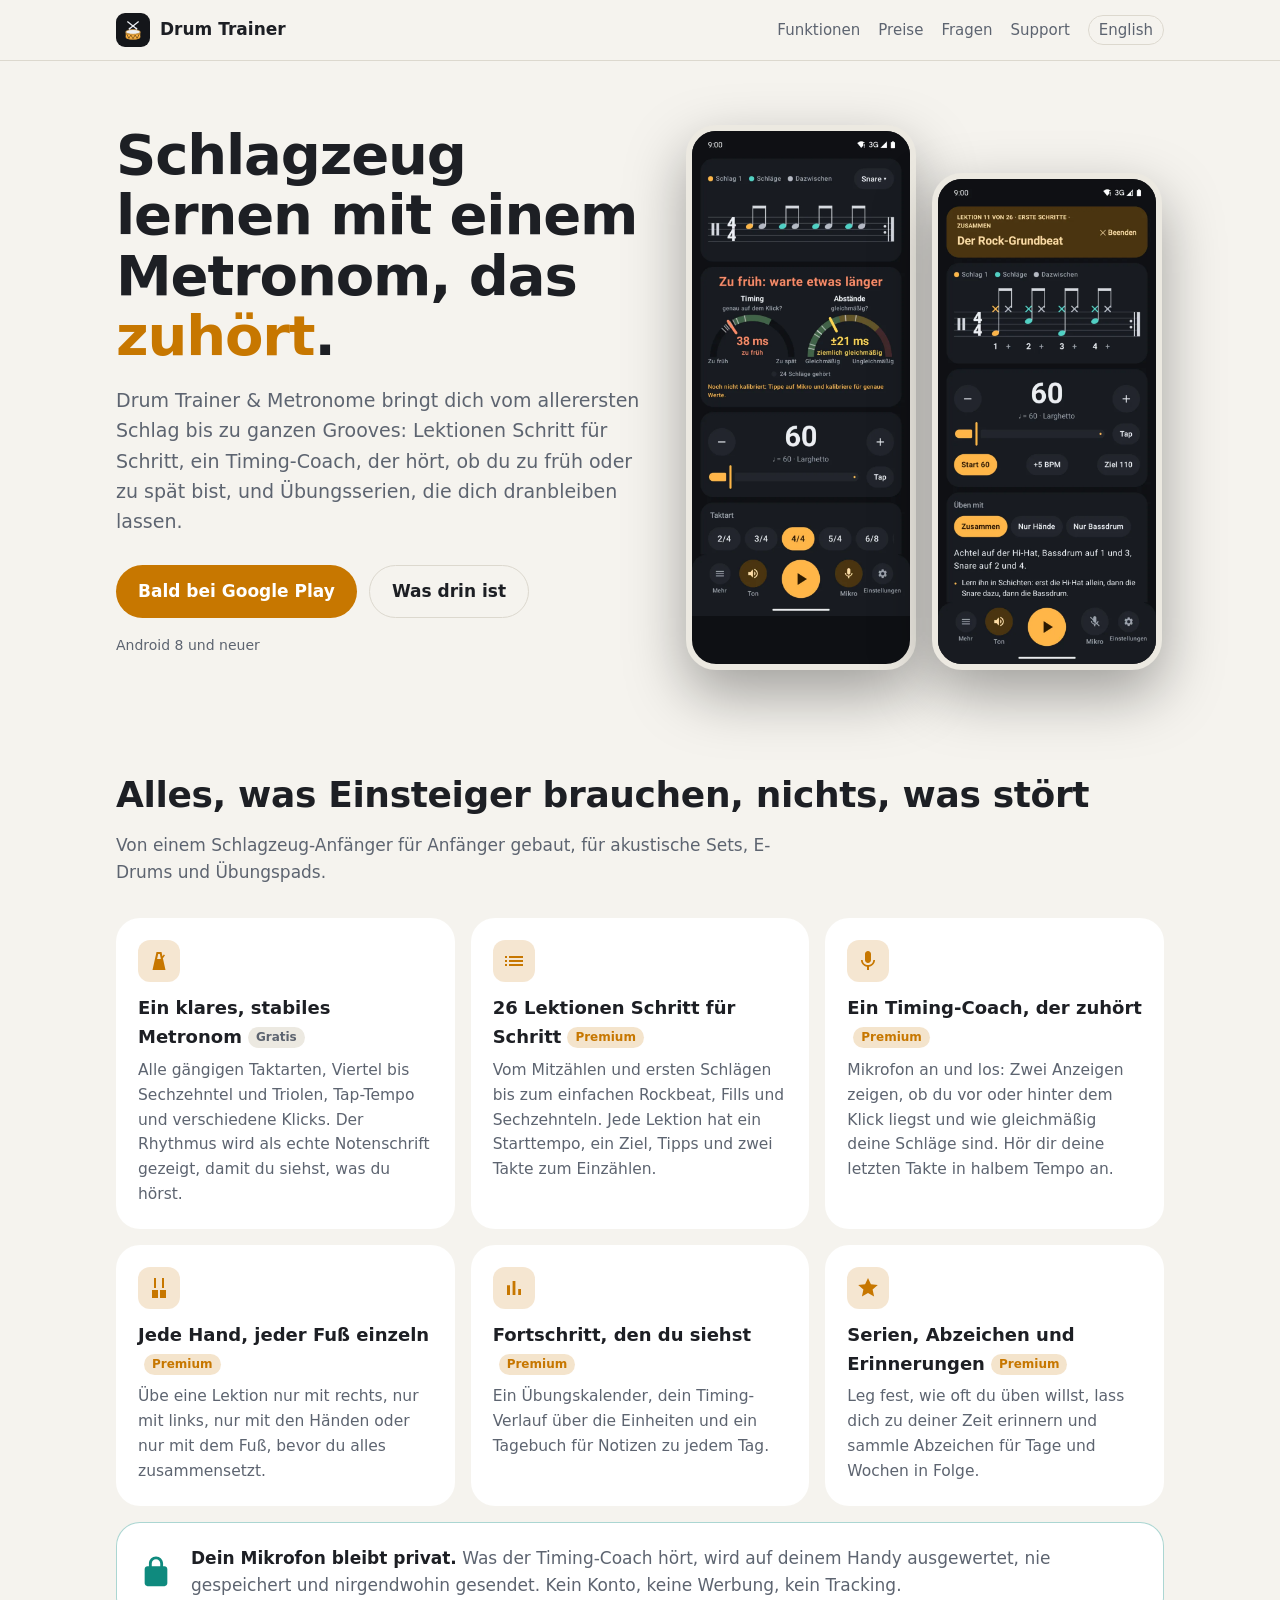
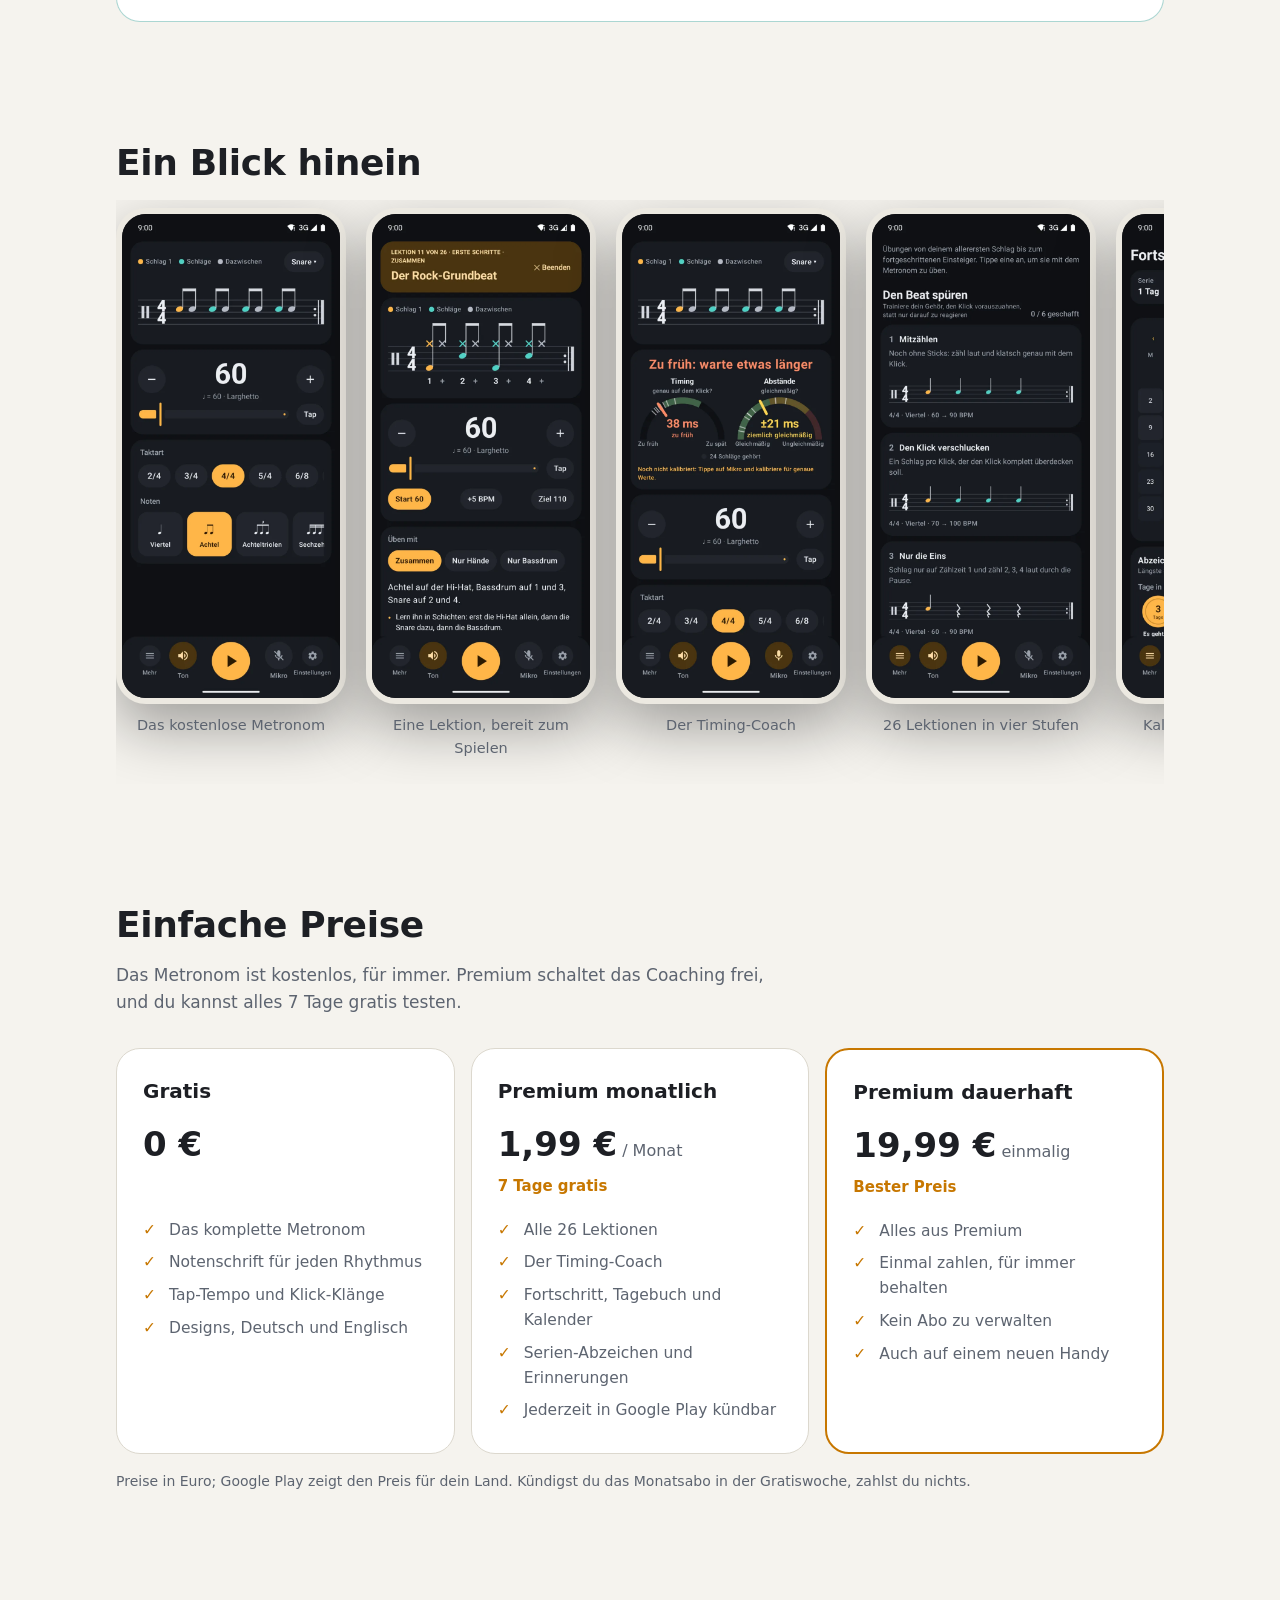
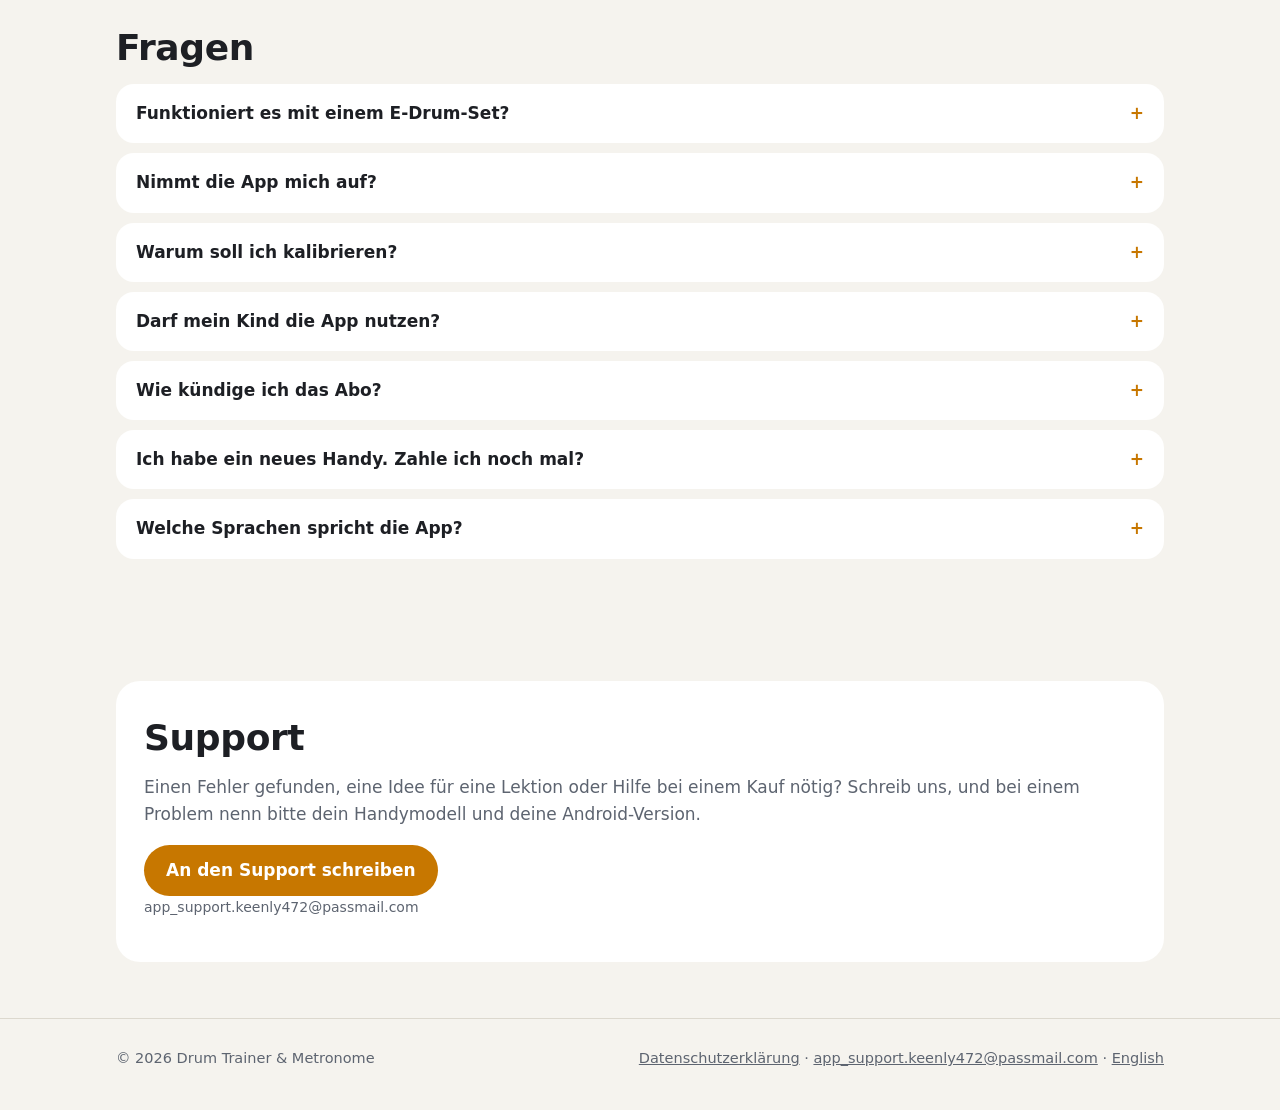
==== de/index.html @ 2636cab4 "Turn the privacy page into the app's website: landing page in English and German, privacy policy und" ====
<!doctype html>
<html lang="de">
<head>
<meta charset="utf-8">
<meta name="viewport" content="width=device-width, initial-scale=1">
<title>Drum Trainer & Metronome – Schlagzeug lernen im Takt</title>
<meta name="description" content="Ein Metronom zum Schlagzeuglernen: 26 Lektionen, ein Timing-Coach, der hört, ob du zu früh oder zu spät bist, und Übungsserien. Für Android.">
<meta property="og:title" content="Drum Trainer & Metronome – Schlagzeug lernen im Takt">
<meta property="og:description" content="Ein Metronom zum Schlagzeuglernen: 26 Lektionen, ein Timing-Coach, der hört, ob du zu früh oder zu spät bist, und Übungsserien. Für Android.">
<meta property="og:image" content="https://giobinda.github.io/drum-trainer/assets/shots/en/coach.webp">
<link rel="icon" href="../assets/icon.svg" type="image/svg+xml">
<link rel="apple-touch-icon" href="../assets/apple-touch-icon.png">
<link rel="alternate" hreflang="en" href="https://giobinda.github.io/drum-trainer/">
<link rel="alternate" hreflang="de" href="https://giobinda.github.io/drum-trainer/de/">
<link rel="stylesheet" href="../assets/style.css">
</head>
<body>
<header class="top"><div class="wrap">
  <a class="brand" href="./"><img src="../assets/icon.svg" alt="">Drum Trainer</a>
  <nav><a href="#features">Funktionen</a><a href="#pricing">Preise</a><a href="#faq">Fragen</a><a href="#support">Support</a><a class="lang" href="../">English</a></nav>
</div></header>

<main>
<div class="wrap hero">
  <div>
    <h1>Schlagzeug lernen mit einem Metronom, das <em>zuhört</em>.</h1>
    <p class="lead">Drum Trainer &amp; Metronome bringt dich vom allerersten Schlag bis zu ganzen Grooves: Lektionen Schritt für Schritt, ein Timing-Coach, der hört, ob du zu früh oder zu spät bist, und Übungsserien, die dich dranbleiben lassen.</p>
    <div class="buttons">
      <span class="button soon">Bald bei Google Play</span>
      <a class="button ghost" href="#features">Was drin ist</a>
    </div>
    <p class="small">Android 8 und neuer</p>
  </div>
  <div class="phones">
    <div class="phone"><img src="../assets/shots/de/coach.webp" width="720" height="1600" alt="Der Timing-Coach"></div>
    <div class="phone"><img src="../assets/shots/de/lesson.webp" width="720" height="1600" alt="Eine Lektion, bereit zum Spielen"></div>
  </div>
</div>

<section id="features"><div class="wrap">
  <h2>Alles, was Einsteiger brauchen, nichts, was stört</h2>
  <p class="intro">Von einem Schlagzeug-Anfänger für Anfänger gebaut, für akustische Sets, E-Drums und Übungspads.</p>
  <div class="features"><article class="feature"><div class="icon"><svg viewBox="0 0 24 24" aria-hidden="true"><path d="M9.5,3h5l4,18H5.5zM11.2,5l-1.1,5h3.8l-1.1,-5zM11.4,13l5.4,-7.6l1.2,0.9l-4.7,6.7z"/></svg></div><h3>Ein klares, stabiles Metronom<span class="tag">Gratis</span></h3><p>Alle gängigen Taktarten, Viertel bis Sechzehntel und Triolen, Tap-Tempo und verschiedene Klicks. Der Rhythmus wird als echte Notenschrift gezeigt, damit du siehst, was du hörst.</p></article><article class="feature"><div class="icon"><svg viewBox="0 0 24 24" aria-hidden="true"><path d="M3,13h2v-2H3v2zm0,4h2v-2H3v2zm0,-8h2V7H3v2zm4,4h14v-2H7v2zm0,4h14v-2H7v2zM7,7v2h14V7H7z"/></svg></div><h3>26 Lektionen Schritt für Schritt<span class="tag premium">Premium</span></h3><p>Vom Mitzählen und ersten Schlägen bis zum einfachen Rockbeat, Fills und Sechzehnteln. Jede Lektion hat ein Starttempo, ein Ziel, Tipps und zwei Takte zum Einzählen.</p></article><article class="feature"><div class="icon"><svg viewBox="0 0 24 24" aria-hidden="true"><path d="M12,14c1.66,0 2.99,-1.34 2.99,-3L15,5c0,-1.66 -1.34,-3 -3,-3S9,3.34 9,5v6c0,1.66 1.34,3 3,3zm5.3,-3c0,3 -2.54,5.1 -5.3,5.1S6.7,14 6.7,11H5c0,3.41 2.72,6.23 6,6.72V21h2v-3.28c3.28,-0.48 6,-3.3 6,-6.72h-1.7z"/></svg></div><h3>Ein Timing-Coach, der zuhört<span class="tag premium">Premium</span></h3><p>Mikrofon an und los: Zwei Anzeigen zeigen, ob du vor oder hinter dem Klick liegst und wie gleichmäßig deine Schläge sind. Hör dir deine letzten Takte in halbem Tempo an.</p></article><article class="feature"><div class="icon"><svg viewBox="0 0 24 24" aria-hidden="true"><path d="M7,2h2v10H7zM15,2h2v10h-2zM5,14h6v8H5zM13,14h6v8h-6z"/></svg></div><h3>Jede Hand, jeder Fuß einzeln<span class="tag premium">Premium</span></h3><p>Übe eine Lektion nur mit rechts, nur mit links, nur mit den Händen oder nur mit dem Fuß, bevor du alles zusammensetzt.</p></article><article class="feature"><div class="icon"><svg viewBox="0 0 24 24" aria-hidden="true"><path d="M5,9.2h3V19H5zM10.6,5h2.8v14h-2.8zM16.2,13H19v6h-2.8z"/></svg></div><h3>Fortschritt, den du siehst<span class="tag premium">Premium</span></h3><p>Ein Übungskalender, dein Timing-Verlauf über die Einheiten und ein Tagebuch für Notizen zu jedem Tag.</p></article><article class="feature"><div class="icon"><svg viewBox="0 0 24 24" aria-hidden="true"><path d="M12,2l2.9,6.3l6.9,0.7l-5.2,4.6l1.5,6.8L12,16.9l-6.1,3.5l1.5,-6.8L2.2,9l6.9,-0.7z"/></svg></div><h3>Serien, Abzeichen und Erinnerungen<span class="tag premium">Premium</span></h3><p>Leg fest, wie oft du üben willst, lass dich zu deiner Zeit erinnern und sammle Abzeichen für Tage und Wochen in Folge.</p></article></div>
  <div class="private"><svg viewBox="0 0 24 24" aria-hidden="true"><path d="M18,8h-1V6c0,-2.76 -2.24,-5 -5,-5S7,3.24 7,6v2H6c-1.1,0 -2,0.9 -2,2v10c0,1.1 0.9,2 2,2h12c1.1,0 2,-0.9 2,-2V10c0,-1.1 -0.9,-2 -2,-2zM9,6c0,-1.66 1.34,-3 3,-3s3,1.34 3,3v2H9V6z"/></svg><p><strong>Dein Mikrofon bleibt privat.</strong> Was der Timing-Coach hört, wird auf deinem Handy ausgewertet, nie gespeichert und nirgendwohin gesendet. Kein Konto, keine Werbung, kein Tracking.</p></div>
</div></section>

<section><div class="wrap">
  <h2>Ein Blick hinein</h2>
  <div class="gallery"><figure><div class="phone"><img src="../assets/shots/de/metronome.webp" width="720" height="1600" loading="lazy" alt="Das kostenlose Metronom"></div><figcaption>Das kostenlose Metronom</figcaption></figure><figure><div class="phone"><img src="../assets/shots/de/lesson.webp" width="720" height="1600" loading="lazy" alt="Eine Lektion, bereit zum Spielen"></div><figcaption>Eine Lektion, bereit zum Spielen</figcaption></figure><figure><div class="phone"><img src="../assets/shots/de/coach.webp" width="720" height="1600" loading="lazy" alt="Der Timing-Coach"></div><figcaption>Der Timing-Coach</figcaption></figure><figure><div class="phone"><img src="../assets/shots/de/lessons.webp" width="720" height="1600" loading="lazy" alt="26 Lektionen in vier Stufen"></div><figcaption>26 Lektionen in vier Stufen</figcaption></figure><figure><div class="phone"><img src="../assets/shots/de/progress.webp" width="720" height="1600" loading="lazy" alt="Kalender und Abzeichen"></div><figcaption>Kalender und Abzeichen</figcaption></figure><figure><div class="phone"><img src="../assets/shots/de/badges.webp" width="720" height="1600" loading="lazy" alt="Abzeichen für deine Serien"></div><figcaption>Abzeichen für deine Serien</figcaption></figure></div>
</div></section>

<section id="pricing"><div class="wrap">
  <h2>Einfache Preise</h2>
  <p class="intro">Das Metronom ist kostenlos, für immer. Premium schaltet das Coaching frei, und du kannst alles 7 Tage gratis testen.</p>
  <div class="plans"><div class="plan"><h3>Gratis</h3><div class="price">0 €<small></small></div><div class="note"></div><ul><li>Das komplette Metronom</li><li>Notenschrift für jeden Rhythmus</li><li>Tap-Tempo und Klick-Klänge</li><li>Designs, Deutsch und Englisch</li></ul></div><div class="plan"><h3>Premium monatlich</h3><div class="price">1,99 €<small> / Monat</small></div><div class="note">7 Tage gratis</div><ul><li>Alle 26 Lektionen</li><li>Der Timing-Coach</li><li>Fortschritt, Tagebuch und Kalender</li><li>Serien-Abzeichen und Erinnerungen</li><li>Jederzeit in Google Play kündbar</li></ul></div><div class="plan best"><h3>Premium dauerhaft</h3><div class="price">19,99 €<small> einmalig</small></div><div class="note">Bester Preis</div><ul><li>Alles aus Premium</li><li>Einmal zahlen, für immer behalten</li><li>Kein Abo zu verwalten</li><li>Auch auf einem neuen Handy</li></ul></div></div>
  <p class="small">Preise in Euro; Google Play zeigt den Preis für dein Land. Kündigst du das Monatsabo in der Gratiswoche, zahlst du nichts.</p>
</div></section>

<section id="faq"><div class="wrap">
  <h2>Fragen</h2>
  <details><summary>Funktioniert es mit einem E-Drum-Set?</summary><p>Ja. Wähle in den Mikro-Einstellungen „Pad / E-Drum“: Der Timing-Coach achtet dann auf das leise Tippen des Sticks auf dem Pad, du kannst also mit Kopfhörern üben.</p></details><details><summary>Nimmt die App mich auf?</summary><p>Nein. Das Mikrofon wird live auf deinem Handy ausgewertet, um deine Schläge zu timen. Die letzten Sekunden bleiben für „Anhören“ im Arbeitsspeicher und werden dann verworfen. Nichts wird gespeichert oder hochgeladen.</p></details><details><summary>Warum soll ich kalibrieren?</summary><p>Jedes Handy spielt und nimmt Ton mit kleiner Verzögerung auf, oft 50–100 ms. Einmal in einem ruhigen Raum kalibrieren misst diese Verzögerung, damit der Coach wenige Millisekunden zu früh von zu spät unterscheiden kann.</p></details><details><summary>Darf mein Kind die App nutzen?</summary><p>Ja. Die App hat keine Konten, keine Werbung, keinen Chat und erhebt keine personenbezogenen Daten. Käufe laufen über Google Play, also kann Family Link die Zustimmung eines Elternteils verlangen.</p></details><details><summary>Wie kündige ich das Abo?</summary><p>In der Google-Play-App: auf dein Profilbild tippen, dann Zahlungen &amp; Abos, dann Abos. Du erreichst es auch über den Premium-Bildschirm der App.</p></details><details><summary>Ich habe ein neues Handy. Zahle ich noch mal?</summary><p>Nein. Melde dich mit demselben Google-Konto an und tippe auf dem Premium-Bildschirm auf „Käufe wiederherstellen“.</p></details><details><summary>Welche Sprachen spricht die App?</summary><p>Deutsch und Englisch. Ab Android 13 kannst du die Sprache in den Einstellungen der App wählen.</p></details>
</div></section>

<section id="support"><div class="wrap">
  <div class="support">
    <h2>Support</h2>
    <p>Einen Fehler gefunden, eine Idee für eine Lektion oder Hilfe bei einem Kauf nötig? Schreib uns, und bei einem Problem nenn bitte dein Handymodell und deine Android-Version.</p>
    <a class="button" href="mailto:app_support.keenly472@passmail.com">An den Support schreiben</a>
    <p class="small">app_support.keenly472@passmail.com</p>
  </div>
</div></section>
</main>

<footer><div class="wrap">
  <span>© 2026 Drum Trainer &amp; Metronome</span>
  <span><a href="../privacy/#de">Datenschutzerklärung</a> · <a href="mailto:app_support.keenly472@passmail.com">app_support.keenly472@passmail.com</a> · <a href="../">English</a></span>
</div></footer>
</body>
</html>
---- assets/style.css ----
:root {
  --bg: #0e1014;
  --card: #181b21;
  --raised: #22262e;
  --outline: #30353f;
  --text: #eceef2;
  --muted: #9aa1ad;
  --accent: #ffb547;
  --on-accent: #2a1a00;
  --beat: #4fd1c5;
  --radius: 24px;
}
@media (prefers-color-scheme: light) {
  :root {
    --bg: #f5f3ee;
    --card: #ffffff;
    --raised: #ece9e1;
    --outline: #dcd8ce;
    --text: #1d1f24;
    --muted: #5d6470;
    --accent: #c77700;
    --on-accent: #ffffff;
    --beat: #0f8a7e;
  }
}

* { box-sizing: border-box; }
html { scroll-behavior: smooth; }
body {
  margin: 0;
  background: var(--bg);
  color: var(--text);
  font: 17px/1.6 "Inter", system-ui, -apple-system, "Segoe UI", Roboto, sans-serif;
  -webkit-font-smoothing: antialiased;
}
a { color: var(--accent); }
img { max-width: 100%; height: auto; display: block; }
.wrap { max-width: 1080px; margin: 0 auto; padding: 0 16px; }

/* Header */
header.top {
  position: sticky; top: 0; z-index: 10;
  background: color-mix(in srgb, var(--bg) 88%, transparent);
  backdrop-filter: blur(10px);
  border-bottom: 1px solid var(--outline);
}
header.top .wrap { display: flex; align-items: center; gap: 16px; height: 60px; }
.brand { display: flex; align-items: center; gap: 10px; color: var(--text); text-decoration: none; font-weight: 700; }
.brand img { width: 34px; height: 34px; border-radius: 9px; }
header nav { margin-left: auto; display: flex; gap: 18px; align-items: center; }
header nav a { color: var(--muted); text-decoration: none; font-size: 15px; }
header nav a:hover { color: var(--text); }
header nav a.lang { border: 1px solid var(--outline); border-radius: 999px; padding: 2px 10px; }
@media (max-width: 640px) { header nav a:not(.lang) { display: none; } }

/* Hero */
.hero { padding-top: 64px; padding-bottom: 40px; display: grid; grid-template-columns: 1.1fr 1fr; gap: 40px; align-items: center; }
.hero h1 { font-size: clamp(34px, 6vw, 56px); line-height: 1.08; margin: 0 0 18px; letter-spacing: -0.02em; }
.hero h1 em { font-style: normal; color: var(--accent); }
.hero p.lead { font-size: 19px; color: var(--muted); margin: 0 0 28px; max-width: 34em; }
.phones { display: flex; justify-content: center; gap: 16px; }
.phones .phone:nth-child(2) { margin-top: 48px; }
@media (max-width: 820px) {
  .hero { grid-template-columns: 1fr; padding-top: 40px; }
  .phones .phone { width: 46%; }
}

.phone {
  width: 230px;
  border: 6px solid var(--raised);
  border-radius: 30px;
  overflow: hidden;
  background: #0e1014;
  box-shadow: 0 24px 60px rgba(0, 0, 0, 0.35);
}

.buttons { display: flex; flex-wrap: wrap; gap: 12px; }
.button {
  display: inline-flex; align-items: center; gap: 10px;
  padding: 12px 22px; border-radius: 999px;
  font-weight: 700; text-decoration: none;
  background: var(--accent); color: var(--on-accent);
}
.button.ghost { background: transparent; color: var(--text); border: 1px solid var(--outline); }
.button.soon { cursor: default; }
.button.soon small { font-weight: 500; opacity: 0.8; }

/* Sections */
section { padding: 56px 0; }
section h2 { font-size: clamp(26px, 4vw, 36px); margin: 0 0 8px; letter-spacing: -0.01em; }
section p.intro { color: var(--muted); margin: 0 0 32px; max-width: 40em; }

.features { display: grid; grid-template-columns: repeat(3, 1fr); gap: 16px; }
@media (max-width: 860px) { .features { grid-template-columns: repeat(2, 1fr); } }
@media (max-width: 560px) { .features { grid-template-columns: 1fr; } }
.feature { background: var(--card); border-radius: var(--radius); padding: 22px; }
.feature .icon {
  width: 42px; height: 42px; border-radius: 12px;
  display: grid; place-items: center;
  background: color-mix(in srgb, var(--accent) 18%, transparent);
  color: var(--accent); margin-bottom: 12px;
}
.feature .icon svg { width: 24px; height: 24px; fill: currentColor; }
.feature h3 { margin: 0 0 6px; font-size: 18px; }
.feature p { margin: 0; color: var(--muted); font-size: 15.5px; }
.tag {
  display: inline-block; margin-left: 6px; padding: 1px 8px; border-radius: 999px;
  font-size: 12px; font-weight: 700; vertical-align: 2px;
  background: var(--raised); color: var(--muted);
}
.tag.premium { background: color-mix(in srgb, var(--accent) 20%, transparent); color: var(--accent); }

.private {
  margin-top: 16px; display: flex; gap: 18px; align-items: center;
  background: var(--card); border-radius: var(--radius); padding: 22px;
  border: 1px solid color-mix(in srgb, var(--beat) 35%, transparent);
}
.private svg { width: 34px; height: 34px; flex: none; fill: var(--beat); }
.private p { margin: 0; color: var(--muted); }
.private strong { color: var(--text); }

/* Screenshot gallery */
.gallery {
  display: flex; gap: 20px; overflow-x: auto; padding: 8px 4px 24px;
  scroll-snap-type: x mandatory;
}
.gallery figure { margin: 0; flex: none; width: 230px; scroll-snap-align: start; }
.gallery figcaption { margin-top: 10px; font-size: 14.5px; color: var(--muted); text-align: center; }

/* Pricing */
.plans { display: grid; grid-template-columns: repeat(3, 1fr); gap: 16px; align-items: stretch; }
@media (max-width: 820px) { .plans { grid-template-columns: 1fr; } }
.plan { background: var(--card); border-radius: var(--radius); padding: 26px; border: 1px solid var(--outline); display: flex; flex-direction: column; }
.plan.best { border: 2px solid var(--accent); }
.plan h3 { margin: 0; font-size: 20px; }
.plan .price { font-size: 34px; font-weight: 800; margin: 10px 0 2px; }
.plan .price small { font-size: 16px; font-weight: 500; color: var(--muted); }
.plan .note { color: var(--accent); font-weight: 600; font-size: 15px; min-height: 1.6em; }
.plan ul { padding: 0; margin: 16px 0 0; list-style: none; }
.plan li { padding: 4px 0 4px 26px; position: relative; color: var(--muted); font-size: 15.5px; }
.plan li::before { content: "✓"; position: absolute; left: 0; color: var(--accent); font-weight: 700; }
.small { font-size: 14px; color: var(--muted); margin-top: 16px; }

/* FAQ */
details { background: var(--card); border-radius: 18px; padding: 16px 20px; margin-bottom: 10px; }
summary { cursor: pointer; font-weight: 600; list-style: none; }
summary::-webkit-details-marker { display: none; }
summary::after { content: "+"; float: right; color: var(--accent); font-weight: 700; }
details[open] summary::after { content: "–"; }
details p { color: var(--muted); margin: 10px 0 0; }

.support { background: var(--card); border-radius: var(--radius); padding: 28px; }
.support p { color: var(--muted); margin: 0 0 16px; }

footer { border-top: 1px solid var(--outline); padding: 28px 0 40px; color: var(--muted); font-size: 14.5px; }
footer .wrap { display: flex; flex-wrap: wrap; gap: 18px; justify-content: space-between; }
footer a { color: var(--muted); }
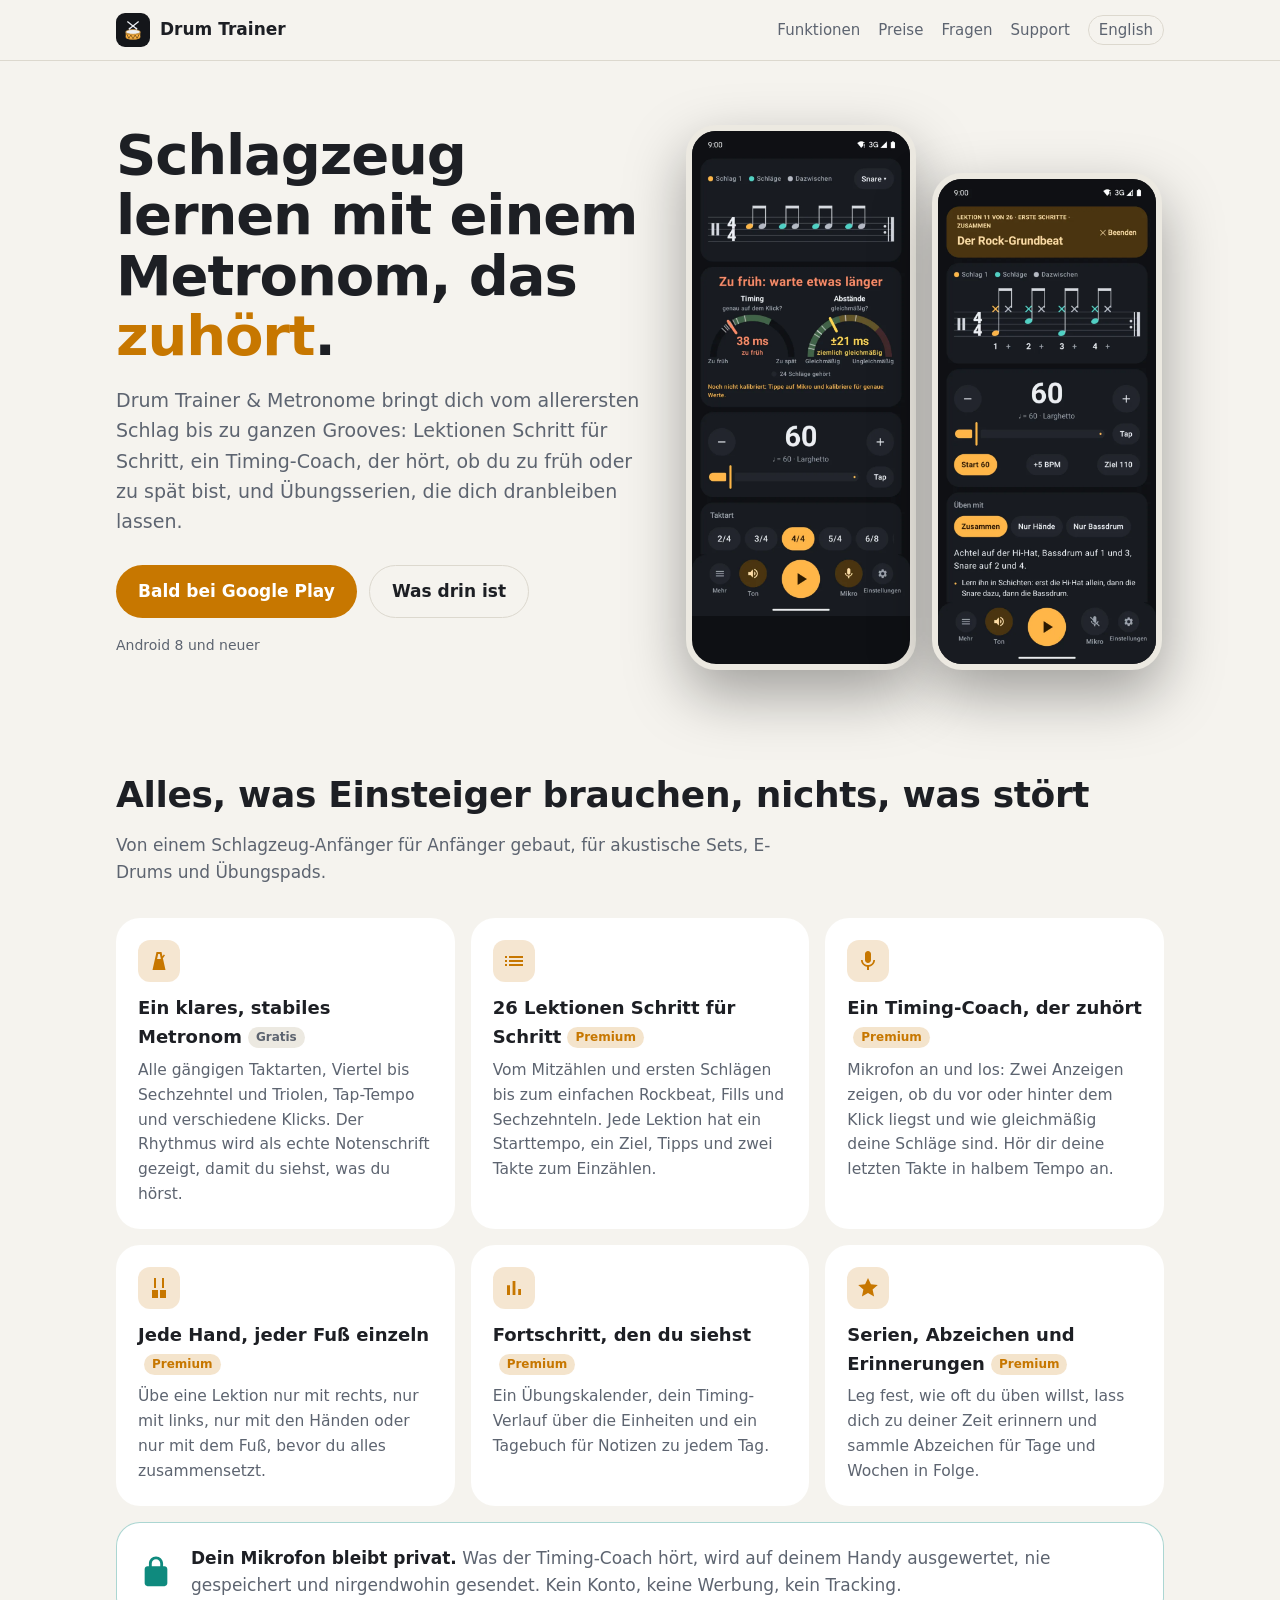
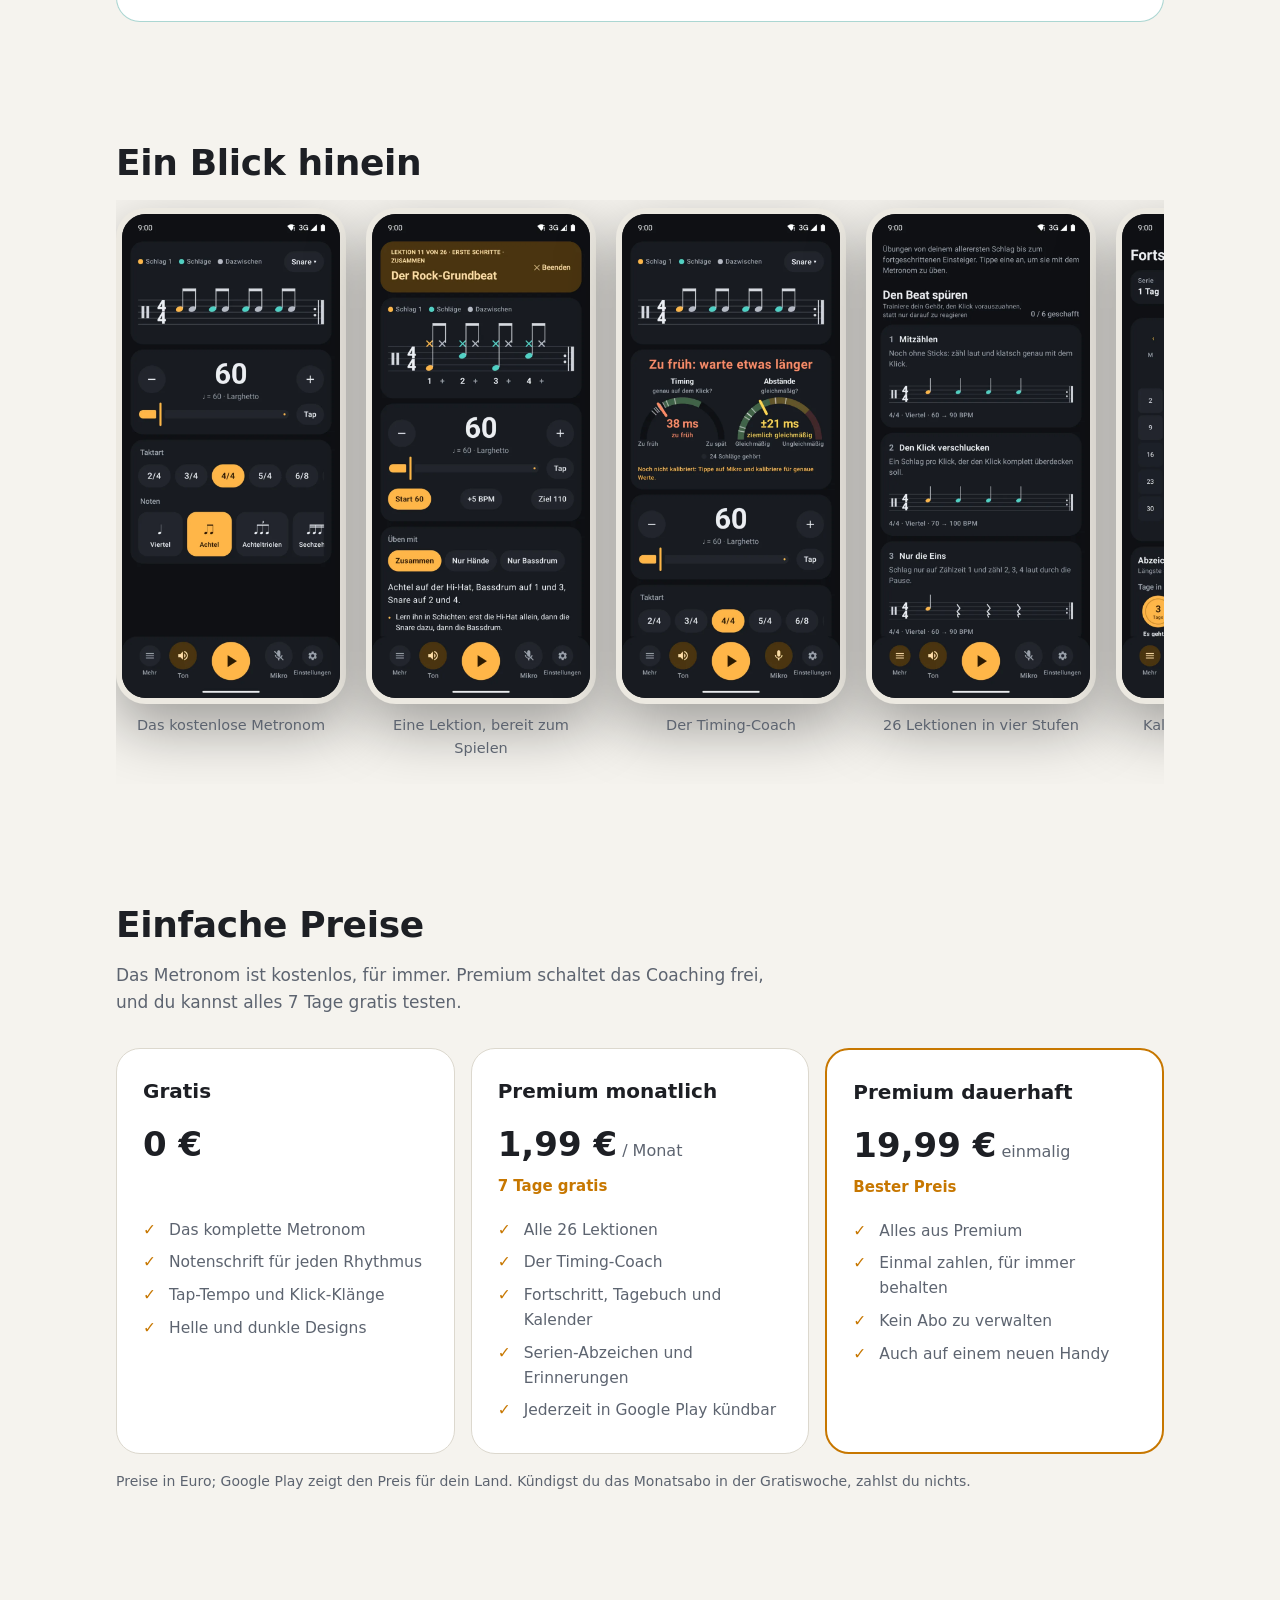
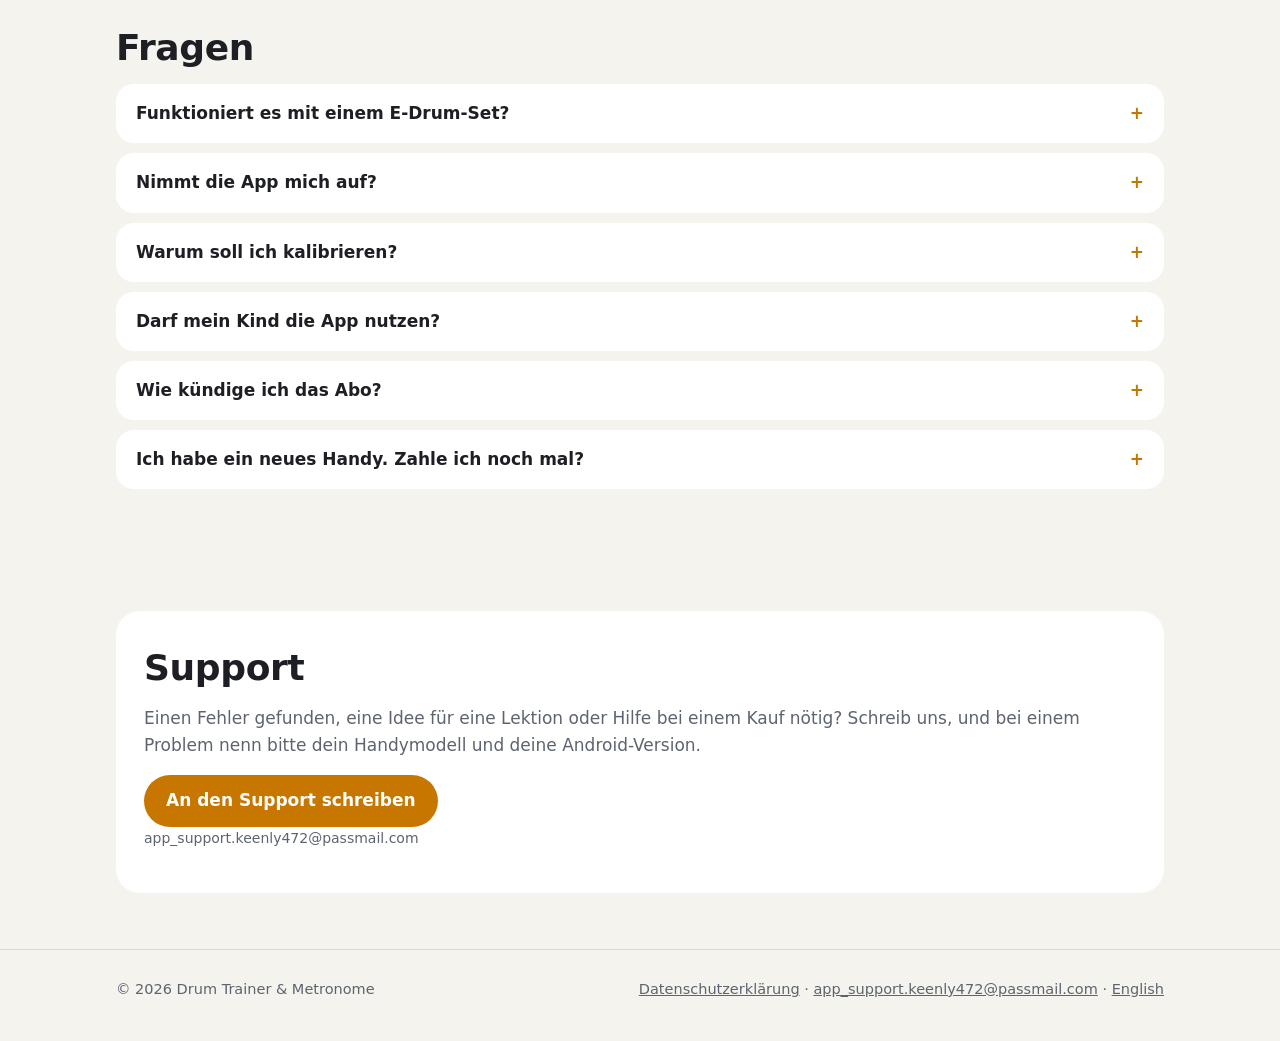
==== commit 63ae85be: "Drop languages from the feature list and FAQ" ====
--- a/de/index.html
+++ b/de/index.html
@@ -52,13 +52,13 @@
 <section id="pricing"><div class="wrap">
   <h2>Einfache Preise</h2>
   <p class="intro">Das Metronom ist kostenlos, für immer. Premium schaltet das Coaching frei, und du kannst alles 7 Tage gratis testen.</p>
-  <div class="plans"><div class="plan"><h3>Gratis</h3><div class="price">0 €<small></small></div><div class="note"></div><ul><li>Das komplette Metronom</li><li>Notenschrift für jeden Rhythmus</li><li>Tap-Tempo und Klick-Klänge</li><li>Designs, Deutsch und Englisch</li></ul></div><div class="plan"><h3>Premium monatlich</h3><div class="price">1,99 €<small> / Monat</small></div><div class="note">7 Tage gratis</div><ul><li>Alle 26 Lektionen</li><li>Der Timing-Coach</li><li>Fortschritt, Tagebuch und Kalender</li><li>Serien-Abzeichen und Erinnerungen</li><li>Jederzeit in Google Play kündbar</li></ul></div><div class="plan best"><h3>Premium dauerhaft</h3><div class="price">19,99 €<small> einmalig</small></div><div class="note">Bester Preis</div><ul><li>Alles aus Premium</li><li>Einmal zahlen, für immer behalten</li><li>Kein Abo zu verwalten</li><li>Auch auf einem neuen Handy</li></ul></div></div>
+  <div class="plans"><div class="plan"><h3>Gratis</h3><div class="price">0 €<small></small></div><div class="note"></div><ul><li>Das komplette Metronom</li><li>Notenschrift für jeden Rhythmus</li><li>Tap-Tempo und Klick-Klänge</li><li>Helle und dunkle Designs</li></ul></div><div class="plan"><h3>Premium monatlich</h3><div class="price">1,99 €<small> / Monat</small></div><div class="note">7 Tage gratis</div><ul><li>Alle 26 Lektionen</li><li>Der Timing-Coach</li><li>Fortschritt, Tagebuch und Kalender</li><li>Serien-Abzeichen und Erinnerungen</li><li>Jederzeit in Google Play kündbar</li></ul></div><div class="plan best"><h3>Premium dauerhaft</h3><div class="price">19,99 €<small> einmalig</small></div><div class="note">Bester Preis</div><ul><li>Alles aus Premium</li><li>Einmal zahlen, für immer behalten</li><li>Kein Abo zu verwalten</li><li>Auch auf einem neuen Handy</li></ul></div></div>
   <p class="small">Preise in Euro; Google Play zeigt den Preis für dein Land. Kündigst du das Monatsabo in der Gratiswoche, zahlst du nichts.</p>
 </div></section>
 
 <section id="faq"><div class="wrap">
   <h2>Fragen</h2>
-  <details><summary>Funktioniert es mit einem E-Drum-Set?</summary><p>Ja. Wähle in den Mikro-Einstellungen „Pad / E-Drum“: Der Timing-Coach achtet dann auf das leise Tippen des Sticks auf dem Pad, du kannst also mit Kopfhörern üben.</p></details><details><summary>Nimmt die App mich auf?</summary><p>Nein. Das Mikrofon wird live auf deinem Handy ausgewertet, um deine Schläge zu timen. Die letzten Sekunden bleiben für „Anhören“ im Arbeitsspeicher und werden dann verworfen. Nichts wird gespeichert oder hochgeladen.</p></details><details><summary>Warum soll ich kalibrieren?</summary><p>Jedes Handy spielt und nimmt Ton mit kleiner Verzögerung auf, oft 50–100 ms. Einmal in einem ruhigen Raum kalibrieren misst diese Verzögerung, damit der Coach wenige Millisekunden zu früh von zu spät unterscheiden kann.</p></details><details><summary>Darf mein Kind die App nutzen?</summary><p>Ja. Die App hat keine Konten, keine Werbung, keinen Chat und erhebt keine personenbezogenen Daten. Käufe laufen über Google Play, also kann Family Link die Zustimmung eines Elternteils verlangen.</p></details><details><summary>Wie kündige ich das Abo?</summary><p>In der Google-Play-App: auf dein Profilbild tippen, dann Zahlungen &amp; Abos, dann Abos. Du erreichst es auch über den Premium-Bildschirm der App.</p></details><details><summary>Ich habe ein neues Handy. Zahle ich noch mal?</summary><p>Nein. Melde dich mit demselben Google-Konto an und tippe auf dem Premium-Bildschirm auf „Käufe wiederherstellen“.</p></details><details><summary>Welche Sprachen spricht die App?</summary><p>Deutsch und Englisch. Ab Android 13 kannst du die Sprache in den Einstellungen der App wählen.</p></details>
+  <details><summary>Funktioniert es mit einem E-Drum-Set?</summary><p>Ja. Wähle in den Mikro-Einstellungen „Pad / E-Drum“: Der Timing-Coach achtet dann auf das leise Tippen des Sticks auf dem Pad, du kannst also mit Kopfhörern üben.</p></details><details><summary>Nimmt die App mich auf?</summary><p>Nein. Das Mikrofon wird live auf deinem Handy ausgewertet, um deine Schläge zu timen. Die letzten Sekunden bleiben für „Anhören“ im Arbeitsspeicher und werden dann verworfen. Nichts wird gespeichert oder hochgeladen.</p></details><details><summary>Warum soll ich kalibrieren?</summary><p>Jedes Handy spielt und nimmt Ton mit kleiner Verzögerung auf, oft 50–100 ms. Einmal in einem ruhigen Raum kalibrieren misst diese Verzögerung, damit der Coach wenige Millisekunden zu früh von zu spät unterscheiden kann.</p></details><details><summary>Darf mein Kind die App nutzen?</summary><p>Ja. Die App hat keine Konten, keine Werbung, keinen Chat und erhebt keine personenbezogenen Daten. Käufe laufen über Google Play, also kann Family Link die Zustimmung eines Elternteils verlangen.</p></details><details><summary>Wie kündige ich das Abo?</summary><p>In der Google-Play-App: auf dein Profilbild tippen, dann Zahlungen &amp; Abos, dann Abos. Du erreichst es auch über den Premium-Bildschirm der App.</p></details><details><summary>Ich habe ein neues Handy. Zahle ich noch mal?</summary><p>Nein. Melde dich mit demselben Google-Konto an und tippe auf dem Premium-Bildschirm auf „Käufe wiederherstellen“.</p></details>
 </div></section>
 
 <section id="support"><div class="wrap">
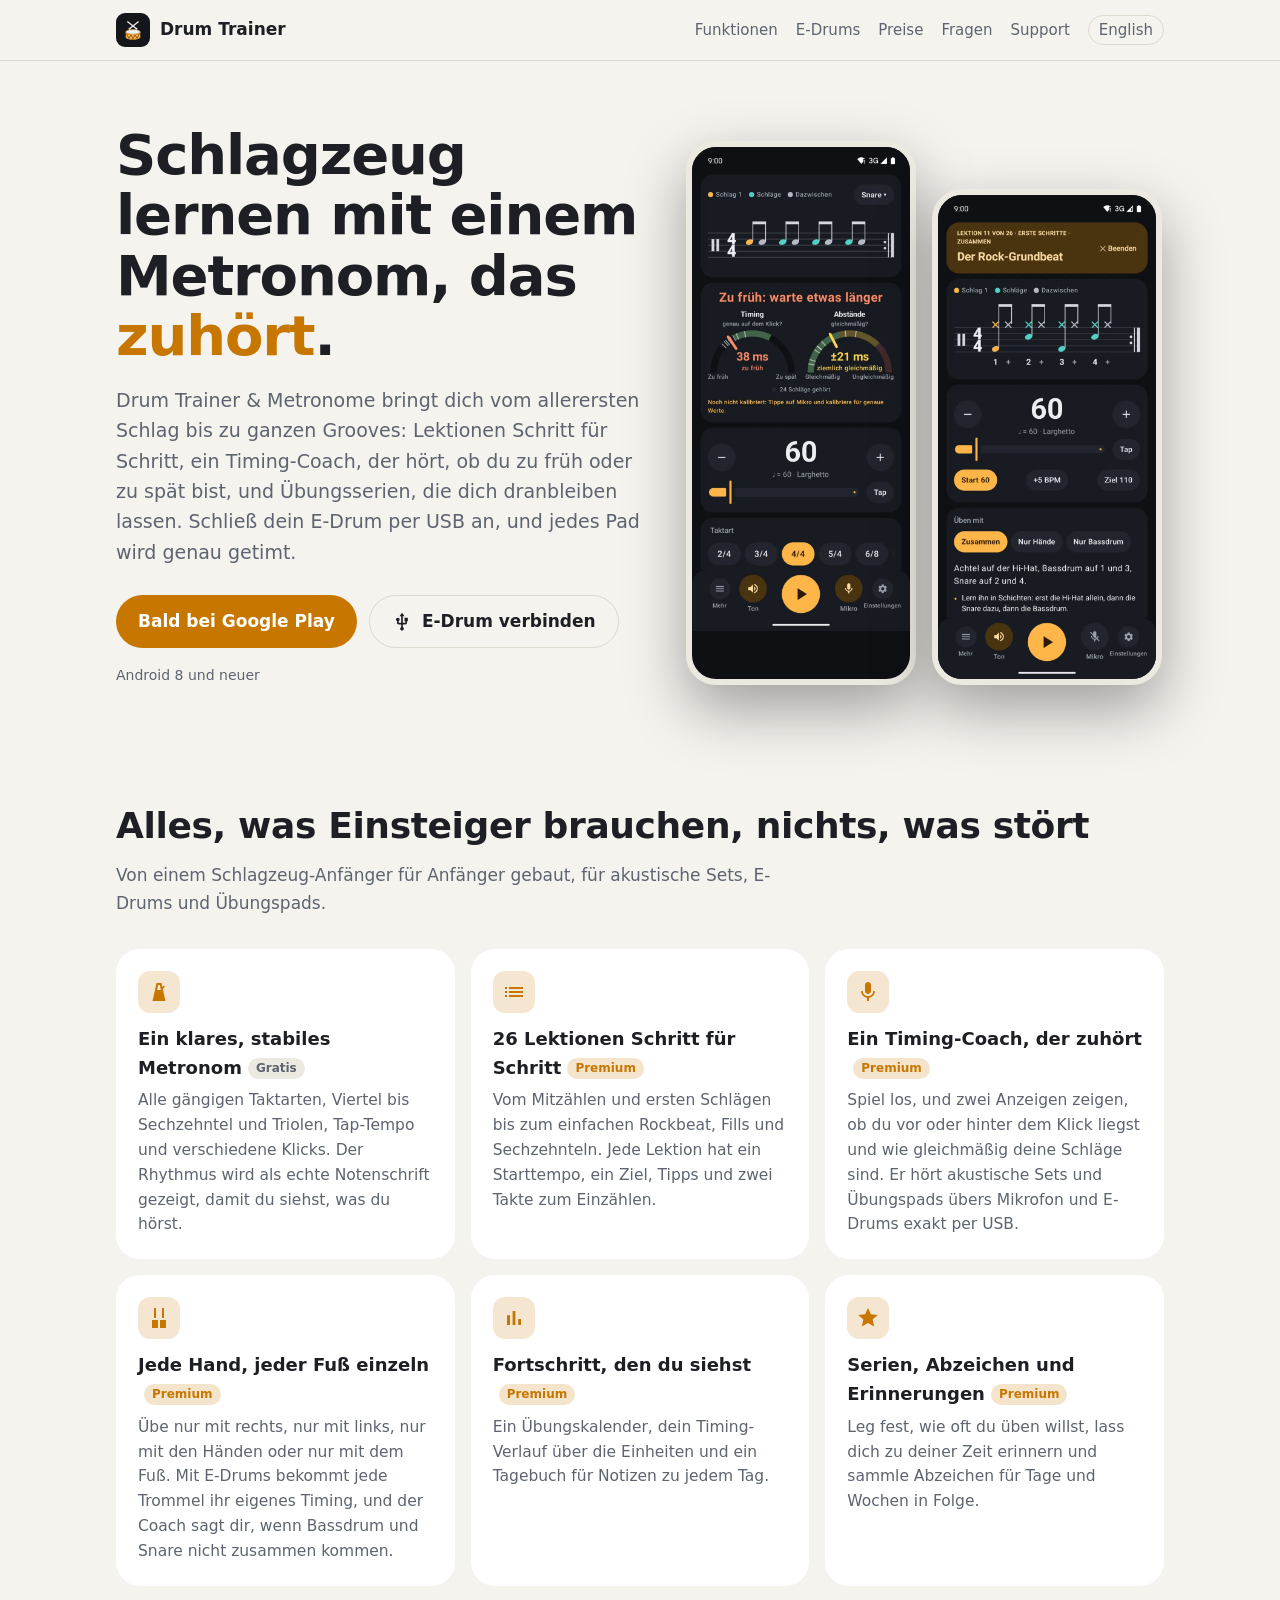
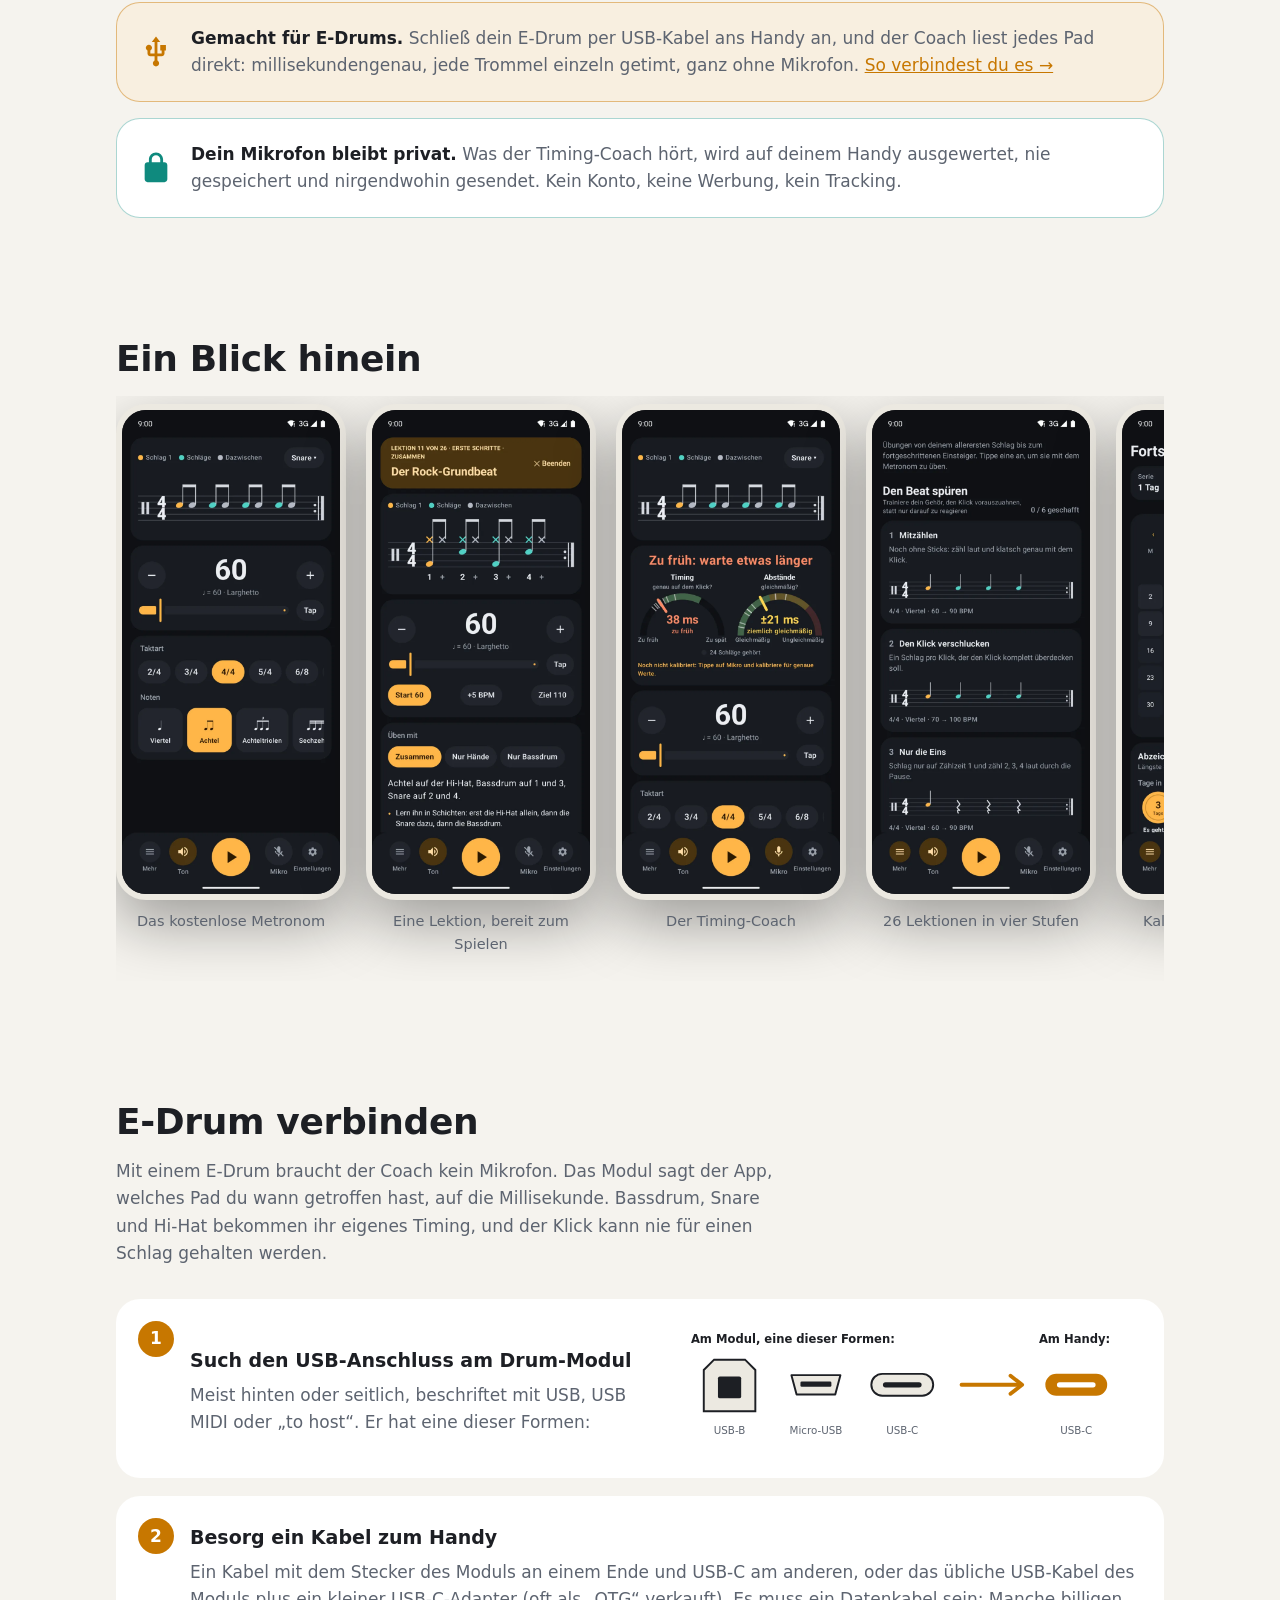
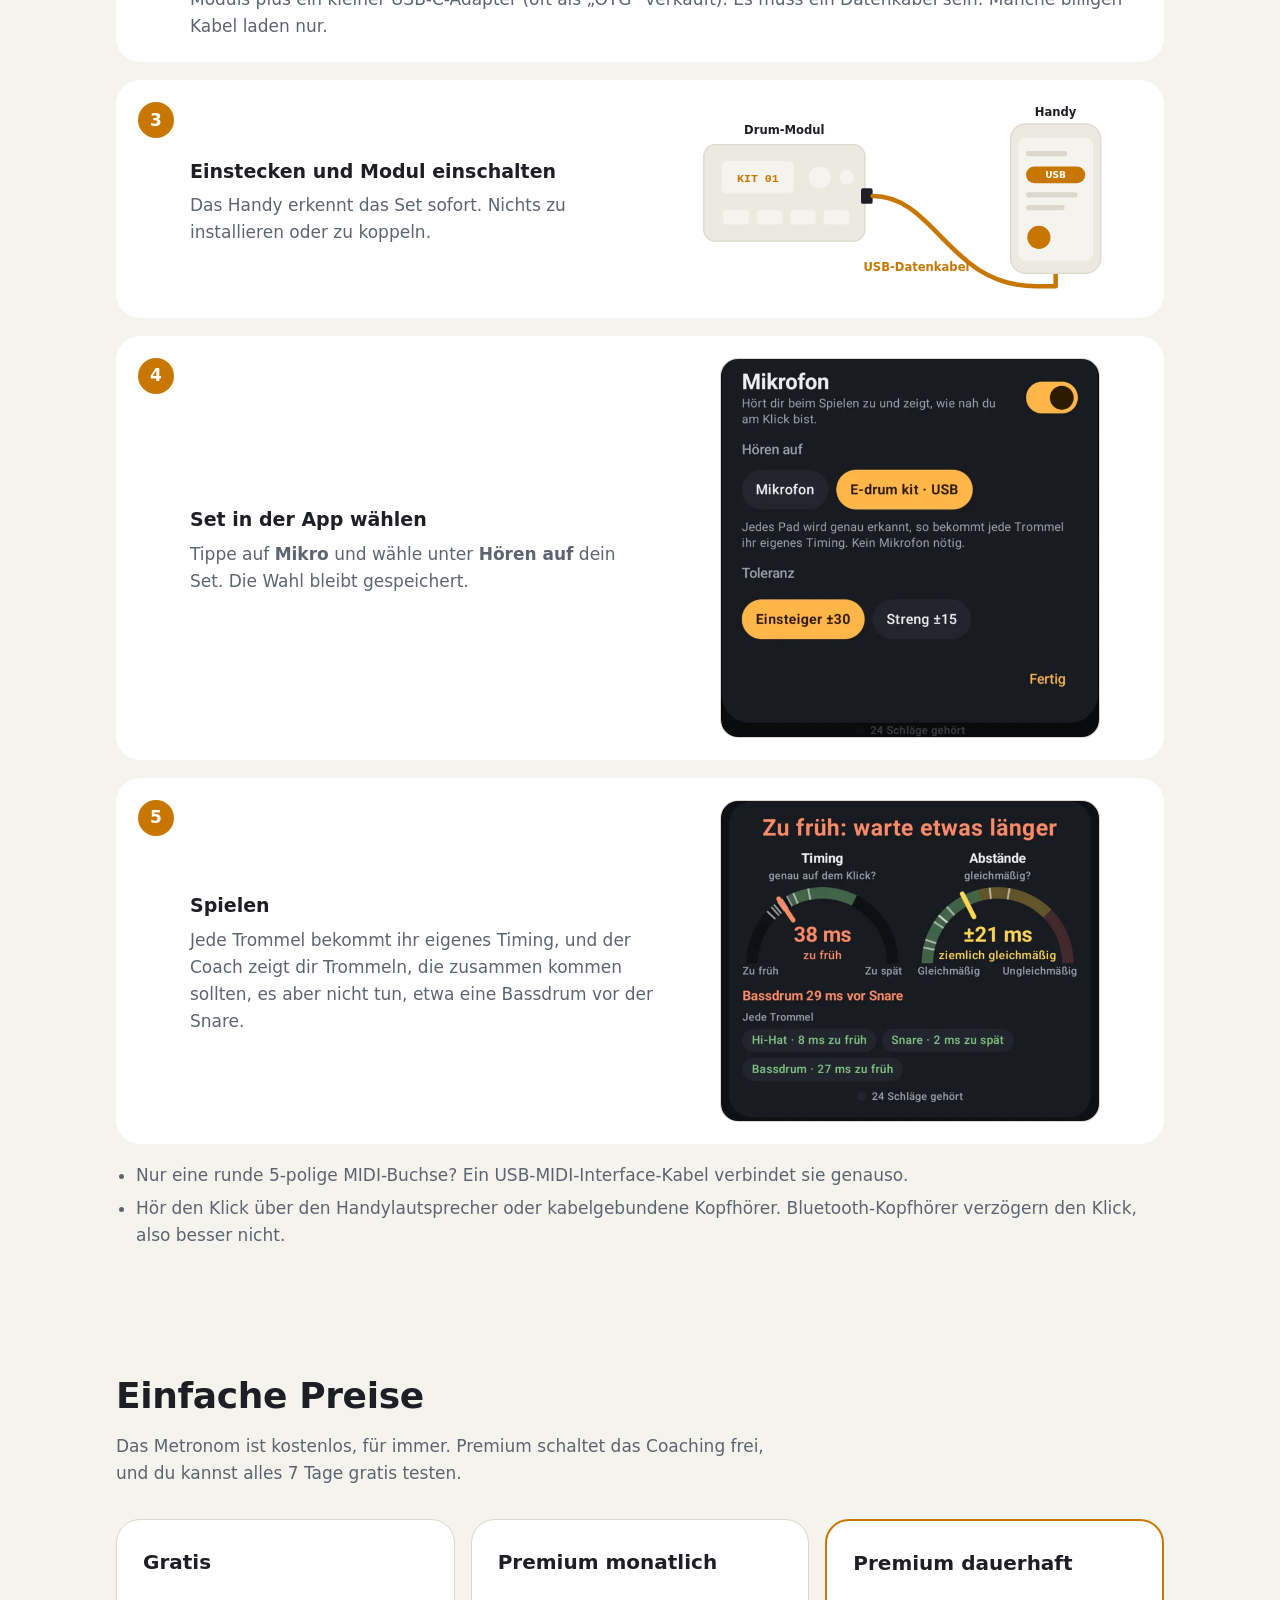
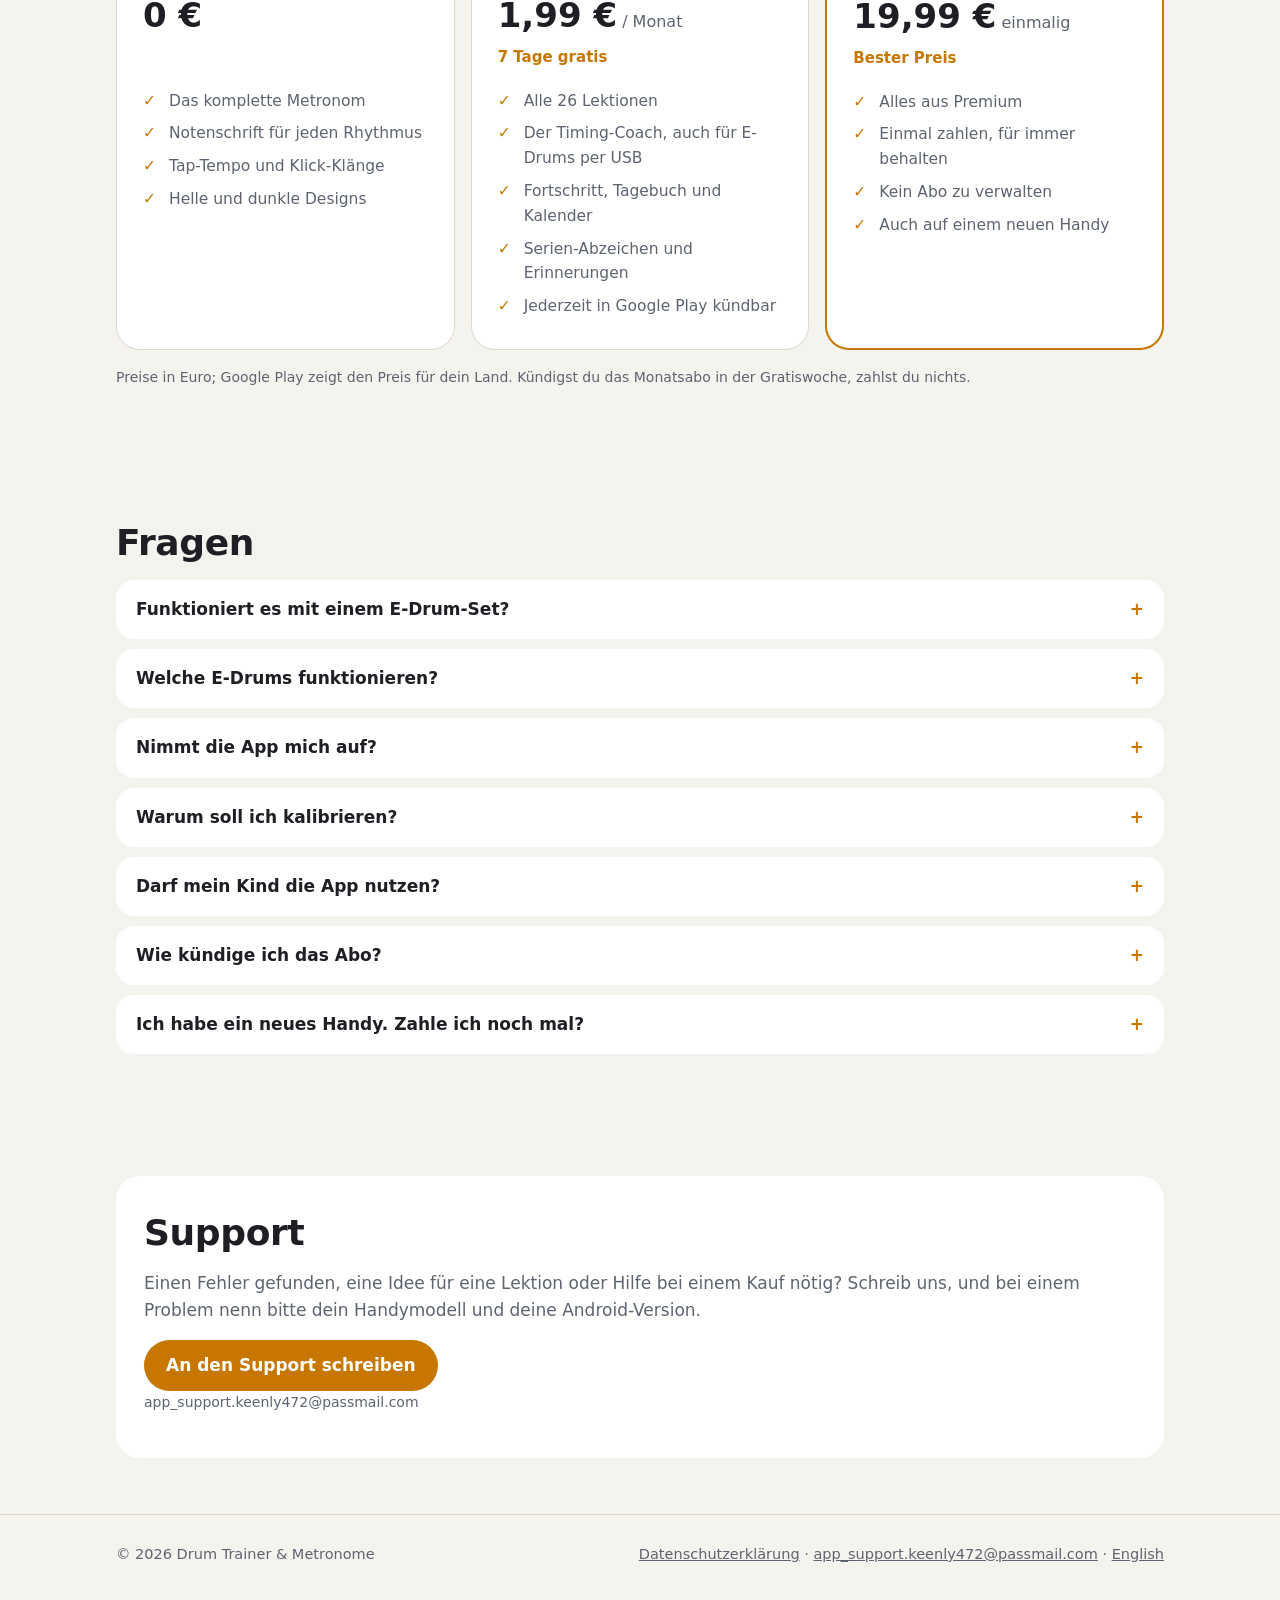
==== commit 2d85d6e2: "Feature e-drums over USB MIDI: callout, how-to-connect section with illustrations and screenshots, F" ====
--- a/de/index.html
+++ b/de/index.html
@@ -17,17 +17,17 @@
 <body>
 <header class="top"><div class="wrap">
   <a class="brand" href="./"><img src="../assets/icon.svg" alt="">Drum Trainer</a>
-  <nav><a href="#features">Funktionen</a><a href="#pricing">Preise</a><a href="#faq">Fragen</a><a href="#support">Support</a><a class="lang" href="../">English</a></nav>
+  <nav><a href="#features">Funktionen</a><a href="#edrum">E-Drums</a><a href="#pricing">Preise</a><a href="#faq">Fragen</a><a href="#support">Support</a><a class="lang" href="../">English</a></nav>
 </div></header>
 
 <main>
 <div class="wrap hero">
   <div>
     <h1>Schlagzeug lernen mit einem Metronom, das <em>zuhört</em>.</h1>
-    <p class="lead">Drum Trainer &amp; Metronome bringt dich vom allerersten Schlag bis zu ganzen Grooves: Lektionen Schritt für Schritt, ein Timing-Coach, der hört, ob du zu früh oder zu spät bist, und Übungsserien, die dich dranbleiben lassen.</p>
+    <p class="lead">Drum Trainer &amp; Metronome bringt dich vom allerersten Schlag bis zu ganzen Grooves: Lektionen Schritt für Schritt, ein Timing-Coach, der hört, ob du zu früh oder zu spät bist, und Übungsserien, die dich dranbleiben lassen. Schließ dein E-Drum per USB an, und jedes Pad wird genau getimt.</p>
     <div class="buttons">
       <span class="button soon">Bald bei Google Play</span>
-      <a class="button ghost" href="#features">Was drin ist</a>
+      <a class="button ghost" href="#edrum"><svg viewBox="0 0 24 24" aria-hidden="true"><path d="M15,7v4h1v2h-3V5h2l-3,-4l-3,4h2v8H8v-2.07c0.7,-0.37 1.2,-1.08 1.2,-1.93c0,-1.21 -0.99,-2.2 -2.2,-2.2S4.8,7.79 4.8,9c0,0.85 0.5,1.56 1.2,1.93V13c0,1.11 0.89,2 2,2h3v3.05c-0.71,0.37 -1.2,1.1 -1.2,1.95c0,1.22 0.99,2.2 2.2,2.2s2.2,-0.98 2.2,-2.2c0,-0.85 -0.49,-1.58 -1.2,-1.95V15h3c1.11,0 2,-0.89 2,-2v-2h1V7h-4z"/></svg> E-Drum verbinden</a>
     </div>
     <p class="small">Android 8 und neuer</p>
   </div>
@@ -40,7 +40,8 @@
 <section id="features"><div class="wrap">
   <h2>Alles, was Einsteiger brauchen, nichts, was stört</h2>
   <p class="intro">Von einem Schlagzeug-Anfänger für Anfänger gebaut, für akustische Sets, E-Drums und Übungspads.</p>
-  <div class="features"><article class="feature"><div class="icon"><svg viewBox="0 0 24 24" aria-hidden="true"><path d="M9.5,3h5l4,18H5.5zM11.2,5l-1.1,5h3.8l-1.1,-5zM11.4,13l5.4,-7.6l1.2,0.9l-4.7,6.7z"/></svg></div><h3>Ein klares, stabiles Metronom<span class="tag">Gratis</span></h3><p>Alle gängigen Taktarten, Viertel bis Sechzehntel und Triolen, Tap-Tempo und verschiedene Klicks. Der Rhythmus wird als echte Notenschrift gezeigt, damit du siehst, was du hörst.</p></article><article class="feature"><div class="icon"><svg viewBox="0 0 24 24" aria-hidden="true"><path d="M3,13h2v-2H3v2zm0,4h2v-2H3v2zm0,-8h2V7H3v2zm4,4h14v-2H7v2zm0,4h14v-2H7v2zM7,7v2h14V7H7z"/></svg></div><h3>26 Lektionen Schritt für Schritt<span class="tag premium">Premium</span></h3><p>Vom Mitzählen und ersten Schlägen bis zum einfachen Rockbeat, Fills und Sechzehnteln. Jede Lektion hat ein Starttempo, ein Ziel, Tipps und zwei Takte zum Einzählen.</p></article><article class="feature"><div class="icon"><svg viewBox="0 0 24 24" aria-hidden="true"><path d="M12,14c1.66,0 2.99,-1.34 2.99,-3L15,5c0,-1.66 -1.34,-3 -3,-3S9,3.34 9,5v6c0,1.66 1.34,3 3,3zm5.3,-3c0,3 -2.54,5.1 -5.3,5.1S6.7,14 6.7,11H5c0,3.41 2.72,6.23 6,6.72V21h2v-3.28c3.28,-0.48 6,-3.3 6,-6.72h-1.7z"/></svg></div><h3>Ein Timing-Coach, der zuhört<span class="tag premium">Premium</span></h3><p>Mikrofon an und los: Zwei Anzeigen zeigen, ob du vor oder hinter dem Klick liegst und wie gleichmäßig deine Schläge sind. Hör dir deine letzten Takte in halbem Tempo an.</p></article><article class="feature"><div class="icon"><svg viewBox="0 0 24 24" aria-hidden="true"><path d="M7,2h2v10H7zM15,2h2v10h-2zM5,14h6v8H5zM13,14h6v8h-6z"/></svg></div><h3>Jede Hand, jeder Fuß einzeln<span class="tag premium">Premium</span></h3><p>Übe eine Lektion nur mit rechts, nur mit links, nur mit den Händen oder nur mit dem Fuß, bevor du alles zusammensetzt.</p></article><article class="feature"><div class="icon"><svg viewBox="0 0 24 24" aria-hidden="true"><path d="M5,9.2h3V19H5zM10.6,5h2.8v14h-2.8zM16.2,13H19v6h-2.8z"/></svg></div><h3>Fortschritt, den du siehst<span class="tag premium">Premium</span></h3><p>Ein Übungskalender, dein Timing-Verlauf über die Einheiten und ein Tagebuch für Notizen zu jedem Tag.</p></article><article class="feature"><div class="icon"><svg viewBox="0 0 24 24" aria-hidden="true"><path d="M12,2l2.9,6.3l6.9,0.7l-5.2,4.6l1.5,6.8L12,16.9l-6.1,3.5l1.5,-6.8L2.2,9l6.9,-0.7z"/></svg></div><h3>Serien, Abzeichen und Erinnerungen<span class="tag premium">Premium</span></h3><p>Leg fest, wie oft du üben willst, lass dich zu deiner Zeit erinnern und sammle Abzeichen für Tage und Wochen in Folge.</p></article></div>
+  <div class="features"><article class="feature"><div class="icon"><svg viewBox="0 0 24 24" aria-hidden="true"><path d="M9.5,3h5l4,18H5.5zM11.2,5l-1.1,5h3.8l-1.1,-5zM11.4,13l5.4,-7.6l1.2,0.9l-4.7,6.7z"/></svg></div><h3>Ein klares, stabiles Metronom<span class="tag">Gratis</span></h3><p>Alle gängigen Taktarten, Viertel bis Sechzehntel und Triolen, Tap-Tempo und verschiedene Klicks. Der Rhythmus wird als echte Notenschrift gezeigt, damit du siehst, was du hörst.</p></article><article class="feature"><div class="icon"><svg viewBox="0 0 24 24" aria-hidden="true"><path d="M3,13h2v-2H3v2zm0,4h2v-2H3v2zm0,-8h2V7H3v2zm4,4h14v-2H7v2zm0,4h14v-2H7v2zM7,7v2h14V7H7z"/></svg></div><h3>26 Lektionen Schritt für Schritt<span class="tag premium">Premium</span></h3><p>Vom Mitzählen und ersten Schlägen bis zum einfachen Rockbeat, Fills und Sechzehnteln. Jede Lektion hat ein Starttempo, ein Ziel, Tipps und zwei Takte zum Einzählen.</p></article><article class="feature"><div class="icon"><svg viewBox="0 0 24 24" aria-hidden="true"><path d="M12,14c1.66,0 2.99,-1.34 2.99,-3L15,5c0,-1.66 -1.34,-3 -3,-3S9,3.34 9,5v6c0,1.66 1.34,3 3,3zm5.3,-3c0,3 -2.54,5.1 -5.3,5.1S6.7,14 6.7,11H5c0,3.41 2.72,6.23 6,6.72V21h2v-3.28c3.28,-0.48 6,-3.3 6,-6.72h-1.7z"/></svg></div><h3>Ein Timing-Coach, der zuhört<span class="tag premium">Premium</span></h3><p>Spiel los, und zwei Anzeigen zeigen, ob du vor oder hinter dem Klick liegst und wie gleichmäßig deine Schläge sind. Er hört akustische Sets und Übungspads übers Mikrofon und E-Drums exakt per USB.</p></article><article class="feature"><div class="icon"><svg viewBox="0 0 24 24" aria-hidden="true"><path d="M7,2h2v10H7zM15,2h2v10h-2zM5,14h6v8H5zM13,14h6v8h-6z"/></svg></div><h3>Jede Hand, jeder Fuß einzeln<span class="tag premium">Premium</span></h3><p>Übe nur mit rechts, nur mit links, nur mit den Händen oder nur mit dem Fuß. Mit E-Drums bekommt jede Trommel ihr eigenes Timing, und der Coach sagt dir, wenn Bassdrum und Snare nicht zusammen kommen.</p></article><article class="feature"><div class="icon"><svg viewBox="0 0 24 24" aria-hidden="true"><path d="M5,9.2h3V19H5zM10.6,5h2.8v14h-2.8zM16.2,13H19v6h-2.8z"/></svg></div><h3>Fortschritt, den du siehst<span class="tag premium">Premium</span></h3><p>Ein Übungskalender, dein Timing-Verlauf über die Einheiten und ein Tagebuch für Notizen zu jedem Tag.</p></article><article class="feature"><div class="icon"><svg viewBox="0 0 24 24" aria-hidden="true"><path d="M12,2l2.9,6.3l6.9,0.7l-5.2,4.6l1.5,6.8L12,16.9l-6.1,3.5l1.5,-6.8L2.2,9l6.9,-0.7z"/></svg></div><h3>Serien, Abzeichen und Erinnerungen<span class="tag premium">Premium</span></h3><p>Leg fest, wie oft du üben willst, lass dich zu deiner Zeit erinnern und sammle Abzeichen für Tage und Wochen in Folge.</p></article></div>
+  <div class="callout"><svg viewBox="0 0 24 24" aria-hidden="true"><path d="M15,7v4h1v2h-3V5h2l-3,-4l-3,4h2v8H8v-2.07c0.7,-0.37 1.2,-1.08 1.2,-1.93c0,-1.21 -0.99,-2.2 -2.2,-2.2S4.8,7.79 4.8,9c0,0.85 0.5,1.56 1.2,1.93V13c0,1.11 0.89,2 2,2h3v3.05c-0.71,0.37 -1.2,1.1 -1.2,1.95c0,1.22 0.99,2.2 2.2,2.2s2.2,-0.98 2.2,-2.2c0,-0.85 -0.49,-1.58 -1.2,-1.95V15h3c1.11,0 2,-0.89 2,-2v-2h1V7h-4z"/></svg><p><strong>Gemacht für E-Drums.</strong> Schließ dein E-Drum per USB-Kabel ans Handy an, und der Coach liest jedes Pad direkt: millisekundengenau, jede Trommel einzeln getimt, ganz ohne Mikrofon. <a href="#edrum">So verbindest du es →</a></p></div>
   <div class="private"><svg viewBox="0 0 24 24" aria-hidden="true"><path d="M18,8h-1V6c0,-2.76 -2.24,-5 -5,-5S7,3.24 7,6v2H6c-1.1,0 -2,0.9 -2,2v10c0,1.1 0.9,2 2,2h12c1.1,0 2,-0.9 2,-2V10c0,-1.1 -0.9,-2 -2,-2zM9,6c0,-1.66 1.34,-3 3,-3s3,1.34 3,3v2H9V6z"/></svg><p><strong>Dein Mikrofon bleibt privat.</strong> Was der Timing-Coach hört, wird auf deinem Handy ausgewertet, nie gespeichert und nirgendwohin gesendet. Kein Konto, keine Werbung, kein Tracking.</p></div>
 </div></section>
 
@@ -49,16 +50,67 @@
   <div class="gallery"><figure><div class="phone"><img src="../assets/shots/de/metronome.webp" width="720" height="1600" loading="lazy" alt="Das kostenlose Metronom"></div><figcaption>Das kostenlose Metronom</figcaption></figure><figure><div class="phone"><img src="../assets/shots/de/lesson.webp" width="720" height="1600" loading="lazy" alt="Eine Lektion, bereit zum Spielen"></div><figcaption>Eine Lektion, bereit zum Spielen</figcaption></figure><figure><div class="phone"><img src="../assets/shots/de/coach.webp" width="720" height="1600" loading="lazy" alt="Der Timing-Coach"></div><figcaption>Der Timing-Coach</figcaption></figure><figure><div class="phone"><img src="../assets/shots/de/lessons.webp" width="720" height="1600" loading="lazy" alt="26 Lektionen in vier Stufen"></div><figcaption>26 Lektionen in vier Stufen</figcaption></figure><figure><div class="phone"><img src="../assets/shots/de/progress.webp" width="720" height="1600" loading="lazy" alt="Kalender und Abzeichen"></div><figcaption>Kalender und Abzeichen</figcaption></figure><figure><div class="phone"><img src="../assets/shots/de/badges.webp" width="720" height="1600" loading="lazy" alt="Abzeichen für deine Serien"></div><figcaption>Abzeichen für deine Serien</figcaption></figure></div>
 </div></section>
 
+<section id="edrum"><div class="wrap">
+  <h2>E-Drum verbinden</h2>
+  <p class="intro">Mit einem E-Drum braucht der Coach kein Mikrofon. Das Modul sagt der App, welches Pad du wann getroffen hast, auf die Millisekunde. Bassdrum, Snare und Hi-Hat bekommen ihr eigenes Timing, und der Klick kann nie für einen Schlag gehalten werden.</p>
+  <ol class="steps"><li><div class="step-text"><h3>Such den USB-Anschluss am Drum-Modul</h3><p>Meist hinten oder seitlich, beschriftet mit USB, USB MIDI oder „to host“. Er hat eine dieser Formen:</p></div><figure class="art"><svg class="illustration" viewBox="0 0 720 210" role="img" aria-label="Am Modul, eine dieser Formen: USB-B, Micro-USB, USB-C. Am Handy: USB-C">
+  <text x="20" y="34" class="label">Am Modul, eine dieser Formen:</text>
+  <g transform="translate(40,60)">
+    <path d="M16,0 H64 L80,16 V80 H0 V16 Z" fill="var(--raised)" stroke="var(--text)" stroke-width="3"/>
+    <rect x="22" y="26" width="36" height="34" rx="3" fill="var(--text)"/>
+  </g>
+  <text x="80" y="176" text-anchor="middle" class="label small">USB-B</text>
+  <g transform="translate(170,84)">
+    <path d="M6,0 H82 L74,30 H14 Z" fill="var(--raised)" stroke="var(--text)" stroke-width="3" stroke-linejoin="round"/>
+    <rect x="20" y="10" width="48" height="8" rx="2" fill="var(--text)"/>
+  </g>
+  <text x="214" y="176" text-anchor="middle" class="label small">Micro-USB</text>
+  <g transform="translate(300,82)">
+    <rect x="0" y="0" width="96" height="34" rx="17" fill="var(--raised)" stroke="var(--text)" stroke-width="3"/>
+    <rect x="18" y="13" width="60" height="8" rx="4" fill="var(--text)"/>
+  </g>
+  <text x="348" y="176" text-anchor="middle" class="label small">USB-C</text>
+  <path d="M440,99 H530" stroke="var(--accent)" stroke-width="6" stroke-linecap="round"/>
+  <path d="M516,85 L534,99 L516,113" fill="none" stroke="var(--accent)" stroke-width="6" stroke-linecap="round" stroke-linejoin="round"/>
+  <text x="560" y="34" class="label">Am Handy:</text>
+  <g transform="translate(570,82)">
+    <rect x="0" y="0" width="96" height="34" rx="17" fill="var(--accent)"/>
+    <rect x="18" y="13" width="60" height="8" rx="4" fill="var(--on-accent)"/>
+  </g>
+  <text x="618" y="176" text-anchor="middle" class="label small">USB-C</text>
+</svg></figure></li><li><div class="step-text"><h3>Besorg ein Kabel zum Handy</h3><p>Ein Kabel mit dem Stecker des Moduls an einem Ende und USB-C am anderen, oder das übliche USB-Kabel des Moduls plus ein kleiner USB-C-Adapter (oft als „OTG“ verkauft). Es muss ein Datenkabel sein: Manche billigen Kabel laden nur.</p></div></li><li><div class="step-text"><h3>Einstecken und Modul einschalten</h3><p>Das Handy erkennt das Set sofort. Nichts zu installieren oder zu koppeln.</p></div><figure class="art"><svg class="illustration" viewBox="0 0 720 300" role="img" aria-label="Drum-Modul → USB-Datenkabel → Handy">
+  <text x="165" y="50" text-anchor="middle" class="label">Drum-Modul</text>
+  <rect x="40" y="66" width="250" height="150" rx="18" fill="var(--raised)" stroke="var(--outline)" stroke-width="2"/>
+  <rect x="68" y="92" width="112" height="50" rx="8" fill="var(--bg)"/>
+  <text x="124" y="124" text-anchor="middle" class="screen">KIT 01</text>
+  <circle cx="220" cy="117" r="17" fill="var(--bg)"/><circle cx="262" cy="117" r="11" fill="var(--bg)"/>
+  <rect x="70" y="168" width="40" height="22" rx="6" fill="var(--bg)"/><rect x="122" y="168" width="40" height="22" rx="6" fill="var(--bg)"/><rect x="174" y="168" width="40" height="22" rx="6" fill="var(--bg)"/><rect x="226" y="168" width="40" height="22" rx="6" fill="var(--bg)"/>
+  <rect x="284" y="134" width="18" height="24" rx="3" fill="var(--text)"/>
+  <path d="M302,146 C400,146 420,286 556,286 L586,286 L586,266" fill="none" stroke="var(--accent)" stroke-width="7" stroke-linecap="round" stroke-linejoin="round"/>
+  <text x="370" y="262" text-anchor="middle" class="label accent">USB-Datenkabel</text>
+  <text x="586" y="22" text-anchor="middle" class="label">Handy</text>
+  <rect x="516" y="34" width="140" height="232" rx="24" fill="var(--raised)" stroke="var(--outline)" stroke-width="2"/>
+  <rect x="528" y="56" width="116" height="190" rx="10" fill="var(--bg)"/>
+  <rect x="540" y="76" width="64" height="8" rx="4" fill="var(--outline)"/>
+  <rect x="540" y="100" width="92" height="26" rx="13" fill="var(--accent)"/>
+  <text x="586" y="118" text-anchor="middle" class="chip">USB</text>
+  <rect x="540" y="140" width="80" height="8" rx="4" fill="var(--outline)"/>
+  <rect x="540" y="160" width="60" height="8" rx="4" fill="var(--outline)"/>
+  <circle cx="560" cy="210" r="18" fill="var(--accent)"/>
+</svg></figure></li><li><div class="step-text"><h3>Set in der App wählen</h3><p>Tippe auf <strong>Mikro</strong> und wähle unter <strong>Hören auf</strong> dein Set. Die Wahl bleibt gespeichert.</p></div><figure class="shot"><img src="../assets/shots/de/midi-dialog.webp" width="640" loading="lazy" alt="Die Mikro-Einstellungen mit dem E-Drum unter Hören auf"></figure></li><li><div class="step-text"><h3>Spielen</h3><p>Jede Trommel bekommt ihr eigenes Timing, und der Coach zeigt dir Trommeln, die zusammen kommen sollten, es aber nicht tun, etwa eine Bassdrum vor der Snare.</p></div><figure class="shot"><img src="../assets/shots/de/midi-panel.webp" width="640" loading="lazy" alt="Der Timing-Coach mit dem Timing jeder Trommel"></figure></li></ol>
+  <ul class="notes"><li>Nur eine runde 5-polige MIDI-Buchse? Ein USB-MIDI-Interface-Kabel verbindet sie genauso.</li><li>Hör den Klick über den Handylautsprecher oder kabelgebundene Kopfhörer. Bluetooth-Kopfhörer verzögern den Klick, also besser nicht.</li></ul>
+</div></section>
+
 <section id="pricing"><div class="wrap">
   <h2>Einfache Preise</h2>
   <p class="intro">Das Metronom ist kostenlos, für immer. Premium schaltet das Coaching frei, und du kannst alles 7 Tage gratis testen.</p>
-  <div class="plans"><div class="plan"><h3>Gratis</h3><div class="price">0 €<small></small></div><div class="note"></div><ul><li>Das komplette Metronom</li><li>Notenschrift für jeden Rhythmus</li><li>Tap-Tempo und Klick-Klänge</li><li>Helle und dunkle Designs</li></ul></div><div class="plan"><h3>Premium monatlich</h3><div class="price">1,99 €<small> / Monat</small></div><div class="note">7 Tage gratis</div><ul><li>Alle 26 Lektionen</li><li>Der Timing-Coach</li><li>Fortschritt, Tagebuch und Kalender</li><li>Serien-Abzeichen und Erinnerungen</li><li>Jederzeit in Google Play kündbar</li></ul></div><div class="plan best"><h3>Premium dauerhaft</h3><div class="price">19,99 €<small> einmalig</small></div><div class="note">Bester Preis</div><ul><li>Alles aus Premium</li><li>Einmal zahlen, für immer behalten</li><li>Kein Abo zu verwalten</li><li>Auch auf einem neuen Handy</li></ul></div></div>
+  <div class="plans"><div class="plan"><h3>Gratis</h3><div class="price">0 €<small></small></div><div class="note"></div><ul><li>Das komplette Metronom</li><li>Notenschrift für jeden Rhythmus</li><li>Tap-Tempo und Klick-Klänge</li><li>Helle und dunkle Designs</li></ul></div><div class="plan"><h3>Premium monatlich</h3><div class="price">1,99 €<small> / Monat</small></div><div class="note">7 Tage gratis</div><ul><li>Alle 26 Lektionen</li><li>Der Timing-Coach, auch für E-Drums per USB</li><li>Fortschritt, Tagebuch und Kalender</li><li>Serien-Abzeichen und Erinnerungen</li><li>Jederzeit in Google Play kündbar</li></ul></div><div class="plan best"><h3>Premium dauerhaft</h3><div class="price">19,99 €<small> einmalig</small></div><div class="note">Bester Preis</div><ul><li>Alles aus Premium</li><li>Einmal zahlen, für immer behalten</li><li>Kein Abo zu verwalten</li><li>Auch auf einem neuen Handy</li></ul></div></div>
   <p class="small">Preise in Euro; Google Play zeigt den Preis für dein Land. Kündigst du das Monatsabo in der Gratiswoche, zahlst du nichts.</p>
 </div></section>
 
 <section id="faq"><div class="wrap">
   <h2>Fragen</h2>
-  <details><summary>Funktioniert es mit einem E-Drum-Set?</summary><p>Ja. Wähle in den Mikro-Einstellungen „Pad / E-Drum“: Der Timing-Coach achtet dann auf das leise Tippen des Sticks auf dem Pad, du kannst also mit Kopfhörern üben.</p></details><details><summary>Nimmt die App mich auf?</summary><p>Nein. Das Mikrofon wird live auf deinem Handy ausgewertet, um deine Schläge zu timen. Die letzten Sekunden bleiben für „Anhören“ im Arbeitsspeicher und werden dann verworfen. Nichts wird gespeichert oder hochgeladen.</p></details><details><summary>Warum soll ich kalibrieren?</summary><p>Jedes Handy spielt und nimmt Ton mit kleiner Verzögerung auf, oft 50–100 ms. Einmal in einem ruhigen Raum kalibrieren misst diese Verzögerung, damit der Coach wenige Millisekunden zu früh von zu spät unterscheiden kann.</p></details><details><summary>Darf mein Kind die App nutzen?</summary><p>Ja. Die App hat keine Konten, keine Werbung, keinen Chat und erhebt keine personenbezogenen Daten. Käufe laufen über Google Play, also kann Family Link die Zustimmung eines Elternteils verlangen.</p></details><details><summary>Wie kündige ich das Abo?</summary><p>In der Google-Play-App: auf dein Profilbild tippen, dann Zahlungen &amp; Abos, dann Abos. Du erreichst es auch über den Premium-Bildschirm der App.</p></details><details><summary>Ich habe ein neues Handy. Zahle ich noch mal?</summary><p>Nein. Melde dich mit demselben Google-Konto an und tippe auf dem Premium-Bildschirm auf „Käufe wiederherstellen“.</p></details>
+  <details><summary>Funktioniert es mit einem E-Drum-Set?</summary><p>Ja, und damit am besten. Verbinde das Modul per USB (siehe <a href="#edrum">E-Drum verbinden</a>), und der Coach liest jedes Pad direkt: genaues Timing für jede Trommel, ohne Mikrofon, bei jeder Lautstärke. Hat dein Modul keinen USB-Anschluss, wähle in den Mikro-Einstellungen „Pad / E-Drum“, dann hört das Mikrofon auf das Tippen der Sticks.</p></details><details><summary>Welche E-Drums funktionieren?</summary><p>Jedes Modul, das MIDI über USB sendet, und das tun die meisten aktuellen Sets. Such am Modul einen Anschluss mit der Aufschrift USB, USB MIDI oder „to host“. Ältere Module mit nur einer runden 5-poligen MIDI-Buchse gehen über ein USB-MIDI-Interface-Kabel.</p></details><details><summary>Nimmt die App mich auf?</summary><p>Nein. Das Mikrofon wird live auf deinem Handy ausgewertet, um deine Schläge zu timen. Die letzten Sekunden bleiben für „Anhören“ im Arbeitsspeicher und werden dann verworfen. Nichts wird gespeichert oder hochgeladen.</p></details><details><summary>Warum soll ich kalibrieren?</summary><p>Jedes Handy spielt und nimmt Ton mit kleiner Verzögerung auf, oft 50–100 ms. Einmal in einem ruhigen Raum kalibrieren misst diese Verzögerung, damit der Coach wenige Millisekunden zu früh von zu spät unterscheiden kann.</p></details><details><summary>Darf mein Kind die App nutzen?</summary><p>Ja. Die App hat keine Konten, keine Werbung, keinen Chat und erhebt keine personenbezogenen Daten. Käufe laufen über Google Play, also kann Family Link die Zustimmung eines Elternteils verlangen.</p></details><details><summary>Wie kündige ich das Abo?</summary><p>In der Google-Play-App: auf dein Profilbild tippen, dann Zahlungen &amp; Abos, dann Abos. Du erreichst es auch über den Premium-Bildschirm der App.</p></details><details><summary>Ich habe ein neues Handy. Zahle ich noch mal?</summary><p>Nein. Melde dich mit demselben Google-Konto an und tippe auf dem Premium-Bildschirm auf „Käufe wiederherstellen“.</p></details>
 </div></section>
 
 <section id="support"><div class="wrap">
--- a/assets/style.css
+++ b/assets/style.css
@@ -155,3 +155,43 @@
 footer { border-top: 1px solid var(--outline); padding: 28px 0 40px; color: var(--muted); font-size: 14.5px; }
 footer .wrap { display: flex; flex-wrap: wrap; gap: 18px; justify-content: space-between; }
 footer a { color: var(--muted); }
+
+/* E-drum callout and how-to */
+.callout {
+  margin-top: 16px; display: flex; gap: 18px; align-items: center;
+  background: color-mix(in srgb, var(--accent) 12%, var(--card)); border-radius: var(--radius); padding: 22px;
+  border: 1px solid color-mix(in srgb, var(--accent) 45%, transparent);
+}
+.callout svg { width: 34px; height: 34px; flex: none; fill: var(--accent); }
+.callout p { margin: 0; color: var(--muted); }
+.callout strong { color: var(--text); }
+.button svg { width: 20px; height: 20px; fill: currentColor; }
+
+.steps { list-style: none; counter-reset: step; padding: 0; margin: 0; display: grid; gap: 18px; }
+.steps > li {
+  counter-increment: step; background: var(--card); border-radius: var(--radius); padding: 22px 22px 22px 74px;
+  position: relative; display: grid; grid-template-columns: 1fr 1fr; gap: 24px; align-items: center;
+}
+.steps > li:has(> figure) { }
+.steps > li:not(:has(> figure)) { grid-template-columns: 1fr; }
+.steps > li::before {
+  content: counter(step); position: absolute; left: 22px; top: 22px;
+  width: 36px; height: 36px; border-radius: 50%; display: grid; place-items: center;
+  background: var(--accent); color: var(--on-accent); font-weight: 800;
+}
+.steps h3 { margin: 4px 0 6px; font-size: 19px; }
+.steps p { margin: 0; color: var(--muted); }
+.steps figure { margin: 0; }
+.steps figure.shot img { border-radius: 18px; border: 1px solid var(--outline); width: 100%; max-width: 380px; margin: 0 auto; }
+.illustration { width: 100%; height: auto; display: block; }
+.illustration .label { fill: var(--text); font: 600 18px system-ui, sans-serif; }
+.illustration .label.small { font-size: 16px; font-weight: 500; fill: var(--muted); }
+.illustration .label.accent { fill: var(--accent); }
+.illustration .screen { fill: var(--accent); font: 700 18px ui-monospace, monospace; }
+.illustration .chip { fill: var(--on-accent); font: 700 14px system-ui, sans-serif; }
+.notes { margin: 18px 0 0; padding-left: 20px; color: var(--muted); }
+.notes li { margin: 6px 0; }
+@media (max-width: 760px) {
+  .steps > li { grid-template-columns: 1fr; padding: 20px 18px 20px 66px; }
+  .steps > li::before { left: 16px; top: 20px; }
+}
